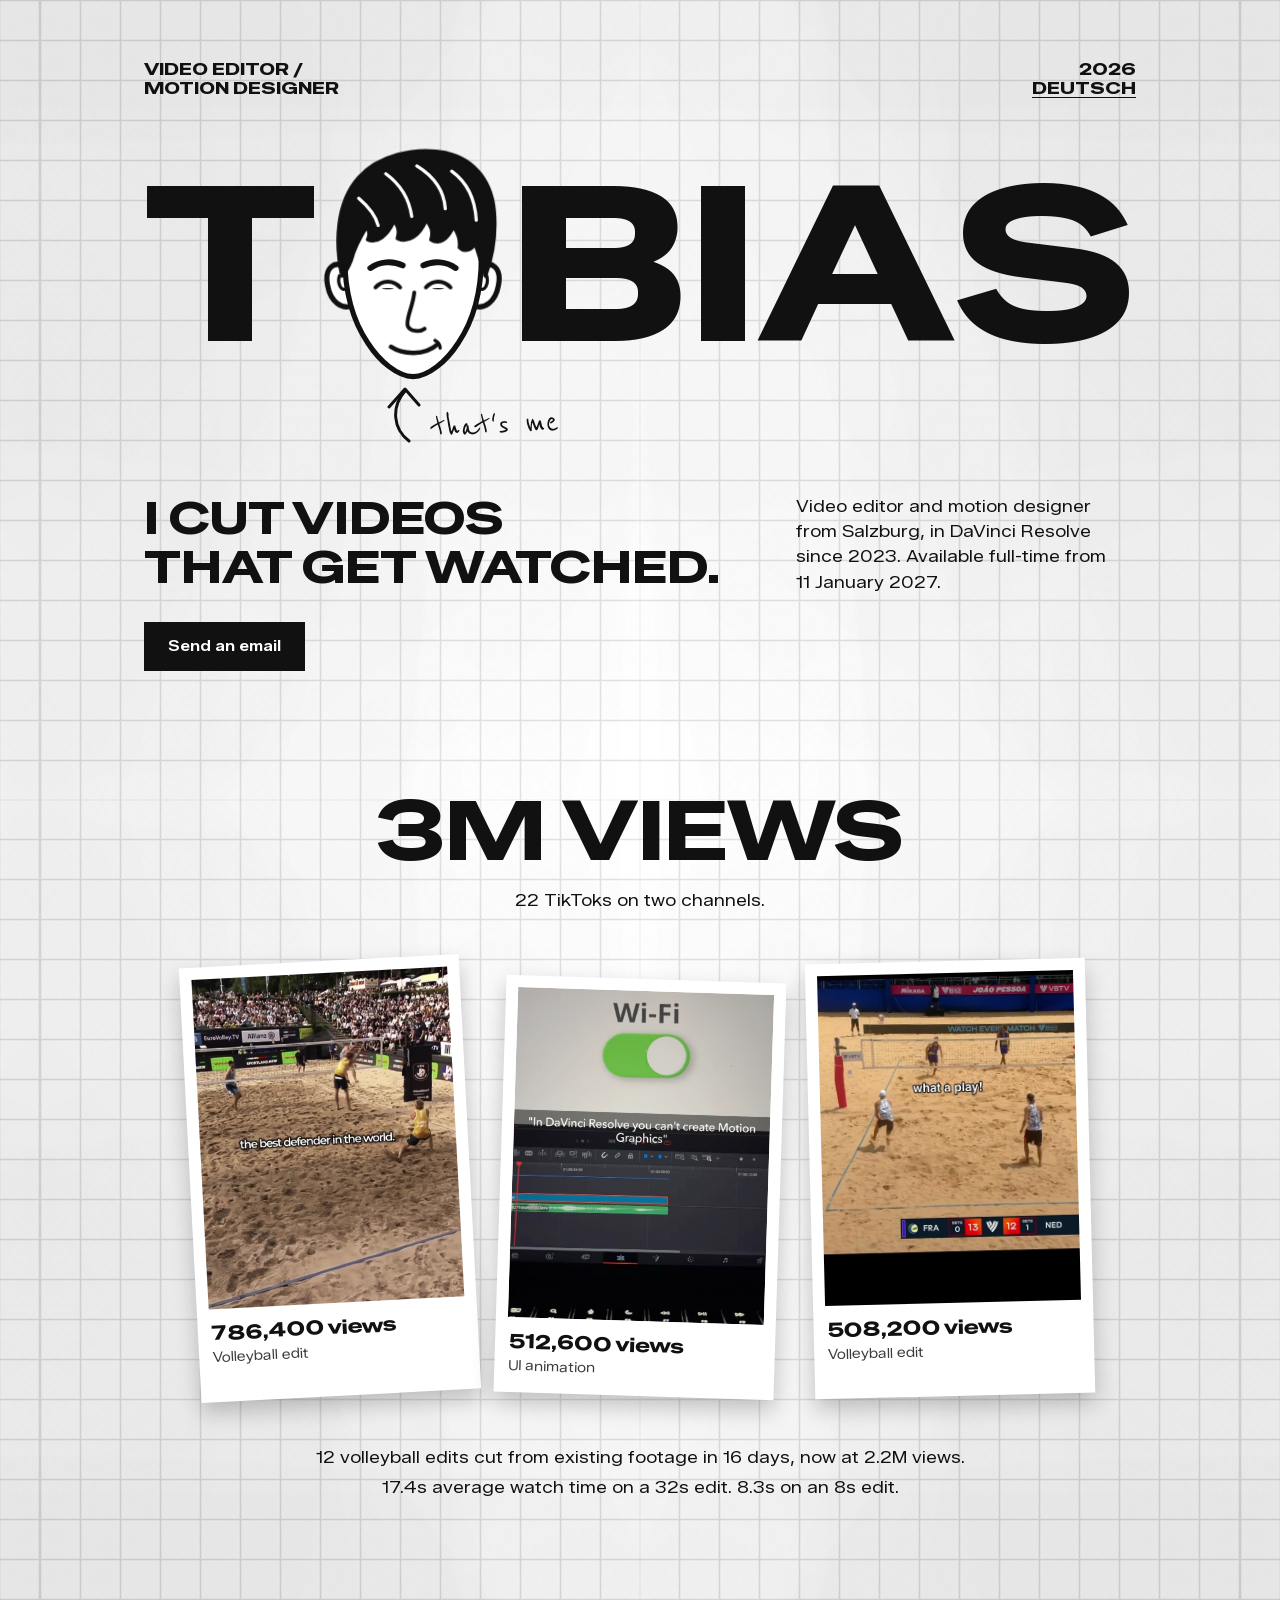
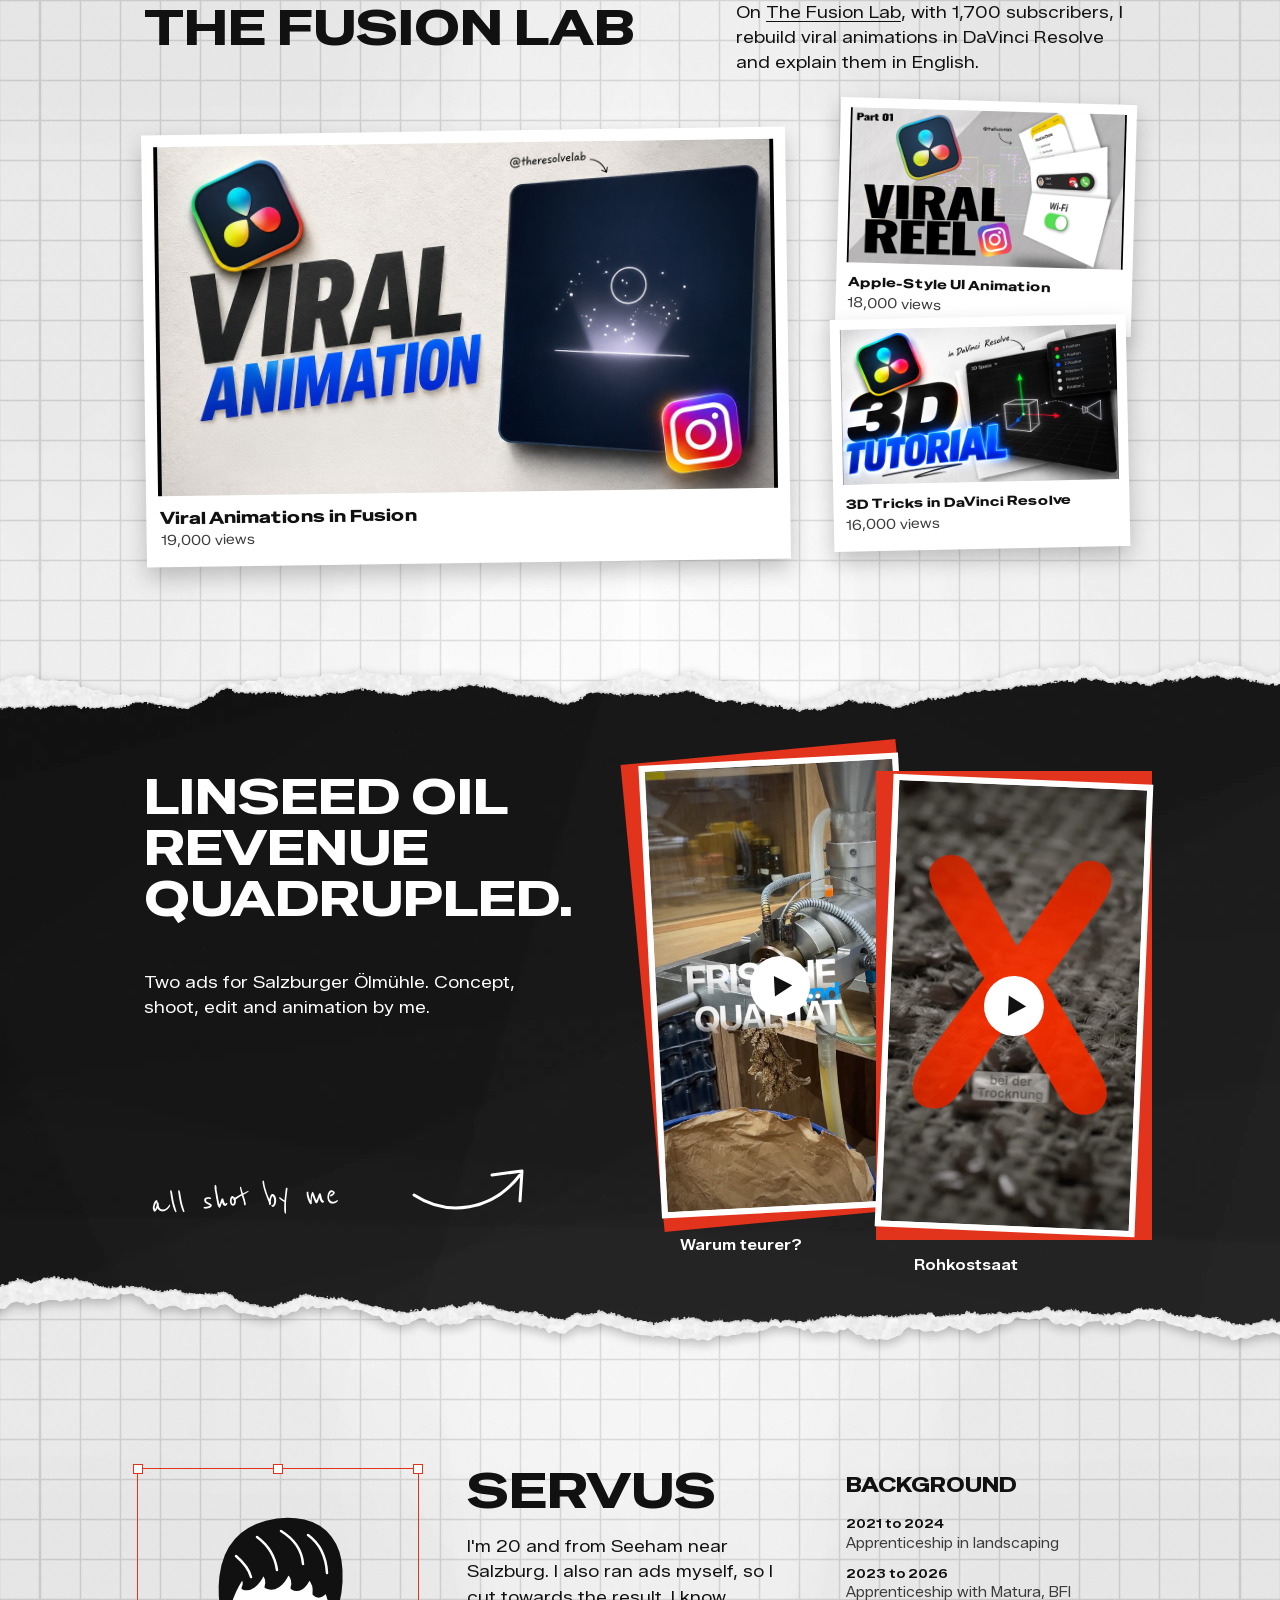
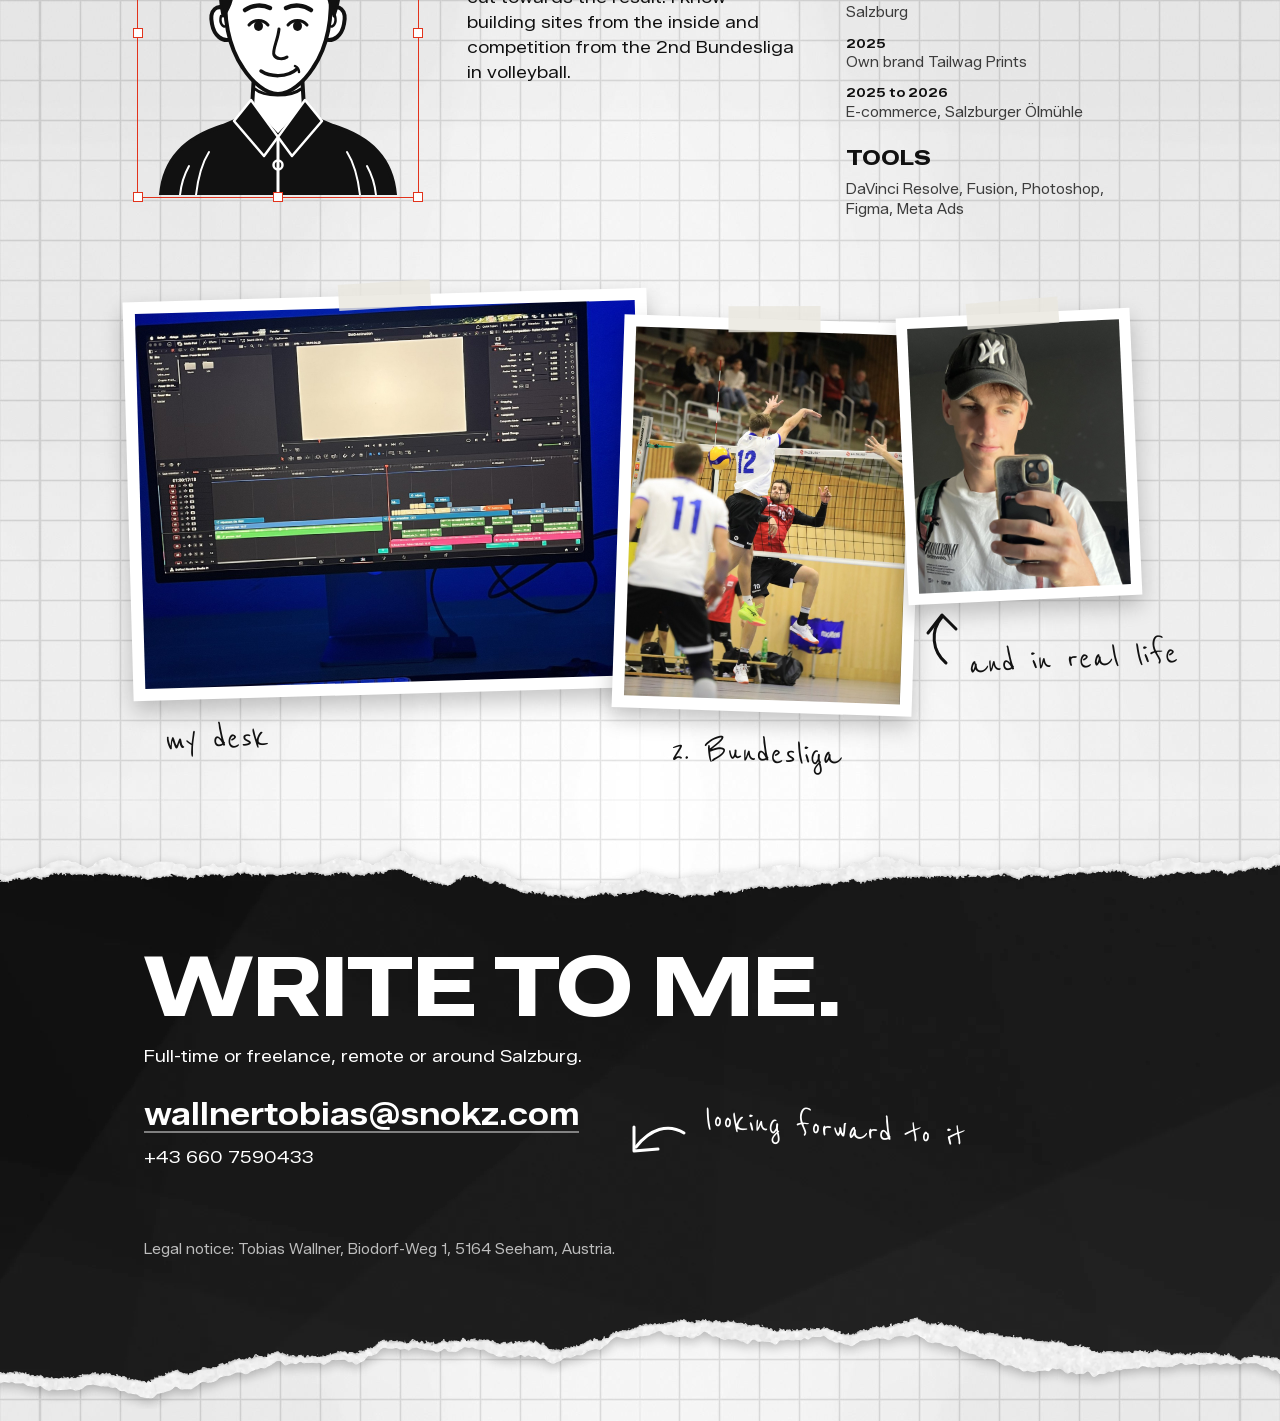
==== en/index.html @ 295162f2 "Englische Version Co-Authored-By: Claude Opus 5.5 <noreply@anthropic.com>" ====
<!doctype html>
<html lang="en">
<head>
<meta charset="utf-8">
<meta name="viewport" content="width=device-width, initial-scale=1, viewport-fit=cover">
<title>Tobias Wallner, Video Editor and Content Creator</title>
<meta name="description" content="Tobias Wallner, video editor and motion designer from Salzburg. 3M views on TikTok, in DaVinci Resolve since 2023. Available full-time from 11 January 2027.">
<meta name="theme-color" content="#EFEFED">
<meta property="og:type" content="website">
<meta property="og:title" content="Tobias Wallner, Video Editor and Content Creator">
<meta property="og:description" content="I cut videos that get watched. Video editor and motion designer from Salzburg.">
<meta property="og:url" content="https://wallnertobias.com/en/">
<meta property="og:image" content="https://wallnertobias.com/assets/og.jpg">
<meta name="twitter:card" content="summary_large_image">
<link rel="canonical" href="https://wallnertobias.com/en/">
<link rel="alternate" hreflang="de" href="https://wallnertobias.com/">
<link rel="alternate" hreflang="en" href="https://wallnertobias.com/en/">
<link rel="alternate" hreflang="x-default" href="https://wallnertobias.com/">
<link rel="icon" href="../assets/favicon.svg" type="image/svg+xml">
<link rel="preload" href="../assets/fonts/special-gothic-expanded-one.woff2" as="font" type="font/woff2" crossorigin>
<script>document.documentElement.classList.add('js')</script>
<link rel="stylesheet" href="../assets/site.css">
</head>
<body class="en">

<div class="sheet">
  <header class="hero">
    <div class="top">
      <p>Video Editor /<br>Motion Designer</p>
      <p>2026<br><a class="lang" href="../" hreflang="de" lang="de">Deutsch</a></p>
    </div>

    <p class="name">
      <span class="vh">Tobias Wallner</span>
      <span class="name-row" aria-hidden="true">
        <span class="mask"><span class="ch" style="--t:60ms">T</span></span>
        <span class="o">
          <svg class="face" viewBox="116 58 288 370" fill="none" stroke-linecap="round" stroke-linejoin="round">
            <path class="d f" pathLength="1" style="--t:520ms" d="M158 250C138 236 122 250 128 278C132 300 148 316 168 308" fill="#fff" stroke="#111" stroke-width="8"/>
            <path class="d f" pathLength="1" style="--t:560ms" d="M362 250C382 236 398 250 392 278C388 300 372 316 352 308" fill="#fff" stroke="#111" stroke-width="8"/>
            <path class="d" pathLength="1" style="--t:700ms;--dur:.2s" d="M146 262C142 276 150 286 156 282M374 262C378 276 370 286 364 282" stroke="#111" stroke-width="5"/>
            <path class="d f" pathLength="1" style="--t:300ms;--dur:.62s" d="M156 196C150 262 160 322 190 366C208 394 236 418 260 418C284 418 312 394 330 366C360 322 370 262 364 196C330 150 190 150 156 196Z" fill="#fff" stroke="#111" stroke-width="8"/>
            <path class="d f" pathLength="1" style="--t:620ms;--dur:.56s" d="M150 262C140 214 140 150 176 110C206 76 262 62 312 72C356 82 384 118 386 170C388 206 380 240 372 262C366 244 362 226 356 212C350 222 340 226 332 218C334 204 328 192 322 186C314 206 300 214 288 206C292 194 288 182 280 176C270 200 252 212 236 204C240 192 236 182 230 178C220 200 204 212 190 206C194 198 192 190 188 186C178 202 168 222 164 238C160 248 156 256 150 262Z" fill="#111" stroke="#111" stroke-width="6"/>
            <path class="d" pathLength="1" style="--t:1060ms;--dur:.3s" d="M218 104C240 120 254 142 258 170M266 92C292 108 308 130 310 158M176 142C190 154 202 168 206 184M320 100C342 116 356 140 358 176" stroke="#fff" stroke-width="5"/>
            <g class="brows"><path class="d" pathLength="1" style="--t:1020ms;--dur:.26s" d="M194 250C208 240 228 238 244 246M276 246C292 238 312 240 326 250" stroke="#111" stroke-width="9"/></g>
            <path class="d" pathLength="1" style="--t:1100ms;--dur:.24s" d="M202 280C212 268 230 268 240 280M280 280C290 268 308 268 318 280" stroke="#111" stroke-width="6"/>
            <g class="eyes fade" style="--t:1180ms">
              <ellipse class="pupil" cx="221" cy="282" rx="9" ry="10" fill="#111"/>
              <ellipse class="pupil right" cx="299" cy="282" rx="9" ry="10" fill="#111"/>
            </g>
            <path class="d" pathLength="1" style="--t:1200ms;--dur:.24s" d="M262 288C260 310 248 330 252 340C256 348 270 350 278 344" stroke="#111" stroke-width="6"/>
            <path class="d" pathLength="1" style="--t:1280ms;--dur:.24s" d="M226 372C244 384 278 386 298 368" stroke="#111" stroke-width="7"/>
            <path class="d" pathLength="1" style="--t:1440ms;--dur:.1s" d="M294 362C298 364 302 368 302 374" stroke="#111" stroke-width="5"/>
          </svg>
          <svg class="arrow arrow-face" viewBox="0 0 46 62"><path pathLength="1" d="M26 56C10 44 8 22 22 6"/><path class="head" pathLength="1" d="M6 22L22 4L36 20"/></svg>
          <span class="hand note-face">that's me</span>
        </span>
        <span class="mask">
          <span class="ch" style="--t:180ms">B</span><span class="ch" style="--t:230ms">I</span><span class="ch" style="--t:280ms">A</span><span class="ch" style="--t:330ms">S</span>
        </span>
      </span>
    </p>

    <div class="intro">
      <div>
        <h1 aria-label="I cut videos that get watched."><span class="ln" aria-hidden="true"><span>I cut videos</span></span><span class="ln" aria-hidden="true"><span style="--t:490ms">that get watched.</span></span></h1>
        <a class="btn only-d" href="mailto:wallnertobias@snokz.com?subject=Video%20editing%20enquiry">Send an email</a>
      </div>
      <p class="lede">Video editor and motion designer from Salzburg, in DaVinci Resolve since 2023. <span class="avail">Available full-time from 11&nbsp;January 2027.</span></p>
      <a class="btn only-m" href="mailto:wallnertobias@snokz.com?subject=Video%20editing%20enquiry">Send an email</a>
    </div>
  </header>

  <main>
    <section class="short" aria-labelledby="h-short">
      <h2 id="h-short" data-in><span class="ln"><span>3M views</span></span></h2>
      <p class="short-sub">22 TikToks on two channels.</p>
      <div class="short-grid">
        <a class="print" data-land style="--r:-3deg" href="https://www.tiktok.com/@getroofed/video/7626078262225128726" target="_blank" rel="noopener">
          <img src="../assets/tt-786.jpg" alt="Beach volleyball defence in the sand" width="720" height="1280" loading="lazy">
          <span class="cap"><b>786,400 views</b><span>Volleyball edit</span></span>
        </a>
        <a class="print" data-land style="--r:1.8deg;--d:90ms" href="https://www.tiktok.com/@thefusionlabfx/video/7657554111285497110" target="_blank" rel="noopener">
          <video class="loop" muted loop playsinline preload="none" poster="../assets/poster-wifi.jpg" width="720" height="1280" aria-label="Wi-Fi toggle as an animation"><source src="../assets/wifi-schalter.mp4" type="video/mp4"></video>
          <span class="cap"><b>512,600 views</b><span>UI animation</span></span>
        </a>
        <a class="print" data-land style="--r:-1.4deg;--d:180ms" href="https://www.tiktok.com/@getroofed/video/7627914329571986710" target="_blank" rel="noopener">
          <img src="../assets/tt-508.jpg" alt="Beach volleyball rally" width="720" height="1280" loading="lazy">
          <span class="cap"><b>508,200 views</b><span>Volleyball edit</span></span>
        </a>
      </div>
      <p class="short-more">12 volleyball edits cut from existing footage in 16 days, now at 2.2M views.</p>
      <p class="short-more">17.4s average watch time on a 32s edit. 8.3s on an 8s edit.</p>
    </section>

    <section class="motion" aria-labelledby="h-motion">
      <div class="motion-head">
        <h2 id="h-motion" data-in><span class="ln"><span>The Fusion Lab</span></span></h2>
        <p class="motion-copy">On <a href="https://www.youtube.com/@thefusionlabfx" target="_blank" rel="noopener">The Fusion Lab</a>, with 1,700 subscribers, I rebuild viral animations in DaVinci Resolve and explain them in English.</p>
      </div>
      <div class="motion-grid">
        <a class="print mo-big" data-land href="https://www.youtube.com/watch?v=XrSAaw6xPQU" target="_blank" rel="noopener">
          <img src="../assets/yt-XrSAaw6xPQU.jpg" alt="Thumbnail Viral Animation" width="1280" height="720" loading="lazy">
          <span class="cap"><b>Viral Animations in Fusion</b><span>19,000 views</span></span>
        </a>
        <div class="motion-small">
          <a class="print mo-a" data-land href="https://www.youtube.com/watch?v=MmnxqsyATnQ" target="_blank" rel="noopener">
            <img src="../assets/yt-MmnxqsyATnQ.jpg" alt="Thumbnail Apple-Style UI Animation" width="1280" height="720" loading="lazy">
            <span class="cap"><b>Apple-Style UI Animation</b><span>18,000 views</span></span>
          </a>
          <a class="print mo-b" data-land href="https://www.youtube.com/watch?v=DhHoqJD-jU4" target="_blank" rel="noopener">
            <img src="../assets/yt-DhHoqJD-jU4.jpg" alt="Thumbnail 3D Tutorial" width="1280" height="720" loading="lazy">
            <span class="cap"><b>3D Tricks in DaVinci Resolve</b><span>16,000 views</span></span>
          </a>
        </div>
      </div>
    </section>

    <section class="band band--ads" id="ads" aria-labelledby="h-ads">
      <div class="band-bg" aria-hidden="true"></div>
      <div class="ads-text">
        <h2 class="hb" id="h-ads" data-in aria-label="Linseed oil revenue quadrupled."><span class="ln" aria-hidden="true"><span>Linseed oil</span></span><span class="ln" aria-hidden="true"><span>revenue</span></span><span class="ln" aria-hidden="true"><span>quadrupled.</span></span></h2>
        <p class="ads-copy">Two ads for Salzburger Ölmühle. Concept, shoot, edit and animation by me.</p>
      </div>
      <p class="hand note-ads only-d" data-in><span>all shot by me</span></p>
      <svg class="arrow arrow-ads only-d" data-in style="--d:500ms" viewBox="0 0 120 58" aria-hidden="true"><path pathLength="1" d="M6 34C40 56 84 50 112 14"/><path class="head" pathLength="1" d="M84 14L114 10L112 40"/></svg>

      <div class="clips">
        <figure class="clip clip-a" data-in>
          <div class="clip-stack">
            <span class="clip-red" aria-hidden="true"></span>
            <div class="clip-frame">
              <video controls playsinline preload="none" poster="../assets/ad-warum.jpg" aria-label="Ad: Warum teurer?"><source src="../assets/warum-teurer.mp4" type="video/mp4"></video>
              <button class="play" type="button" hidden aria-label="Play ad: Warum teurer?"><svg viewBox="0 0 64 64" aria-hidden="true"><circle cx="32" cy="32" r="32" fill="#fff"/><path d="M26 21L45 32L26 43Z" fill="#111"/></svg></button>
            </div>
          </div>
          <figcaption lang="de">Warum teurer?</figcaption>
        </figure>
        <figure class="clip clip-b" data-in>
          <div class="clip-stack">
            <span class="clip-red" aria-hidden="true"></span>
            <div class="clip-frame">
              <video controls playsinline preload="none" poster="../assets/ad-rohkost.jpg" aria-label="Ad: Rohkostsaat"><source src="../assets/rohkostsaat.mp4" type="video/mp4"></video>
              <button class="play" type="button" hidden aria-label="Play ad: Rohkostsaat"><svg viewBox="0 0 64 64" aria-hidden="true"><circle cx="32" cy="32" r="32" fill="#fff"/><path d="M26 21L45 32L26 43Z" fill="#111"/></svg></button>
            </div>
          </div>
          <figcaption lang="de">Rohkostsaat</figcaption>
        </figure>
      </div>
    </section>

    <section class="about" id="about" aria-labelledby="h-about">
      <div class="select" data-in>
        <div class="select-box">
          <img src="../assets/tobias.svg" alt="Drawn portrait of Tobias Wallner" width="520" height="620" loading="lazy">
          <i></i><i></i><i></i><i></i><i></i><i></i><i></i><i></i>
        </div>
      </div>
      <div>
        <h2 id="h-about" data-in><span class="ln"><span>Servus</span></span></h2>
        <p class="about-copy">I'm 20 and from Seeham near Salzburg. I also ran ads myself, so I cut towards the result. I know building sites from the inside and competition from the 2nd Bundesliga in volleyball.</p>
      </div>
      <div class="about-side">
        <h3>Background</h3>
        <ol class="stations">
          <li><b>2021 to 2024</b><span>Apprenticeship in landscaping</span></li>
          <li><b>2023 to 2026</b><span>Apprenticeship with Matura, BFI Salzburg</span></li>
          <li><b>2025</b><span>Own brand Tailwag Prints</span></li>
          <li><b>2025 to 2026</b><span>E-commerce, Salzburger Ölmühle</span></li>
        </ol>
        <h3 class="tools-h">Tools</h3>
        <p class="tools">DaVinci Resolve, Fusion, Photoshop, Figma, Meta Ads</p>
      </div>
    </section>

    <section class="fotos" aria-label="Photos of Tobias">
      <figure class="pic pic-desk" data-land><img src="../assets/me-schnittplatz.jpg" alt="Desk with DaVinci Resolve on the monitor, blue light" width="1400" height="1050" loading="lazy"></figure>
      <figure class="pic pic-spike" data-land><img src="../assets/me-volleyball.jpg" alt="Tobias, number 12, spiking at the net" width="1000" height="1337" loading="lazy"></figure>
      <figure class="pic pic-me" data-land><img src="../assets/me-portrait.jpg" alt="Mirror photo of Tobias with a cap and a white T-shirt" width="960" height="1200" loading="lazy"></figure>
      <p class="hand note-foto nf-a" data-in style="--d:300ms"><span>my desk</span></p>
      <p class="hand note-foto nf-b" data-in style="--d:420ms"><span>2. Bundesliga</span></p>
      <svg class="arrow arrow-foto" data-in style="--d:560ms" viewBox="0 0 44 58" aria-hidden="true"><path pathLength="1" d="M24 52C10 40 8 20 20 6"/><path class="head" pathLength="1" d="M6 22L20 4L34 18"/></svg>
      <p class="hand note-foto nf-c" data-in style="--d:760ms"><span>and in real life</span></p>
    </section>
  </main>

  <div class="band band--kontakt">
    <div class="band-bg" aria-hidden="true"></div>
    <section class="kontakt" id="contact" aria-labelledby="h-contact">
      <h2 id="h-contact" data-in><span class="ln"><span>Write to me.</span></span></h2>
      <p class="kontakt-sub">Full-time or freelance, remote or around Salzburg.</p>
      <a class="mail" href="mailto:wallnertobias@snokz.com?subject=Video%20editing%20enquiry">wallnertobias@snokz.com</a>
      <a class="tel" href="tel:+436607590433">+43 660 7590433</a>
      <svg class="arrow arrow-kontakt only-d" data-in viewBox="0 0 62 40" aria-hidden="true"><path pathLength="1" d="M56 14C40 4 22 10 8 28"/><path class="head" pathLength="1" d="M6 8L6 32L30 30"/></svg>
      <p class="hand note-kontakt only-d" data-in style="--d:300ms"><span>looking forward to it</span></p>
    </section>
    <footer class="imprint">Legal notice: Tobias Wallner, Biodorf-Weg 1, 5164 Seeham, Austria.</footer>
  </div>
</div>

<script src="../assets/site.js" onerror="document.documentElement.classList.remove('js')"></script>
</body>
</html>
---- assets/site.css ----
@font-face { font-family: "Special Gothic Expanded One"; src: url("fonts/special-gothic-expanded-one.woff2") format("woff2"); font-display: block; }
@font-face { font-family: "Zalando Sans SemiExpanded"; src: url("fonts/zalando-sans-semiexpanded.woff2") format("woff2"); font-weight: 200 900; font-display: swap; }
@font-face { font-family: "Reenie Beanie"; src: url("fonts/reenie-beanie.woff2") format("woff2"); font-display: swap; }

:root {
  --ink: #111;
  --ink-2: #3c3c3c;
  --white: #fff;
  --red: #e2331c;
  --band-muted: #bdbdbd;
  --tape: rgba(233, 231, 223, .82);
  --shadow: 0 10px 22px rgba(0, 0, 0, .22);
  --shadow-up: 0 20px 36px rgba(0, 0, 0, .28);
  --display: "Special Gothic Expanded One", "Arial Black", sans-serif;
  --text: "Zalando Sans SemiExpanded", -apple-system, "Segoe UI", Helvetica, Arial, sans-serif;
  --hand: "Reenie Beanie", "Bradley Hand", cursive;
  --ease-out: cubic-bezier(.23, 1, .32, 1);
  --ease-draw: cubic-bezier(.65, 0, .35, 1);
}

* { box-sizing: border-box; }
html { background: #efefed url("paper-grid.jpg") center top / 1200px 1600px; -webkit-text-size-adjust: 100%; text-size-adjust: 100%; scroll-behavior: smooth; scrollbar-color: var(--ink-2) #efefed; }
body { margin: 0; overflow-x: clip; color: var(--ink); font: 400 17px/1.48 var(--text); -webkit-font-smoothing: antialiased; -webkit-tap-highlight-color: transparent; }
img, video, svg { display: block; }
h1, h2, h3, p, ol, ul, figure { margin: 0; padding: 0; font-weight: 400; }
ol, ul { list-style: none; }
a { color: inherit; text-underline-offset: .18em; text-decoration-thickness: from-font; }
button { font: inherit; color: inherit; }
::selection { background: var(--red); color: #fff; }
:focus-visible { outline: 2px solid var(--red); outline-offset: 3px; }
.vh { position: absolute; width: 1px; height: 1px; overflow: hidden; clip-path: inset(50%); white-space: nowrap; }

/* Das Papier füllt das Fenster, der Inhalt bleibt in dieser Spalte. Alles darin rechnet in Einheiten der Spalte. */
.sheet { container-type: inline-size; max-width: 1120px; margin-inline: auto; }
.sheet > * { --u: calc(100cqw / 1120); }

.ln { display: block; overflow: clip; overflow-clip-margin: .04em; padding-bottom: .05em; margin-bottom: -.05em; }
.ln > span { display: block; }
.only-m { display: none !important; }
.hand { font-family: var(--hand); line-height: 1; white-space: nowrap; }
.arrow { position: absolute; overflow: visible; fill: none; stroke: currentColor; stroke-width: 3; stroke-linecap: round; stroke-linejoin: round; }

/* Hero */
.hero { position: relative; padding: calc(60 * var(--u)) calc(64 * var(--u)) calc(83 * var(--u)); }
.top { display: flex; justify-content: space-between; font: 400 max(13px, calc(17 * var(--u))) / 1.12 var(--display); text-transform: uppercase; }
.top p:last-child { text-align: right; }
.lang { position: relative; text-decoration-thickness: .08em; transition: text-decoration-color .2s ease; }
.lang::after { content: ""; position: absolute; inset: -14px -10px; }
.name { margin-top: calc(82 * var(--u)); }
.name-row { display: flex; align-items: center; justify-content: space-between; height: calc(167 * var(--u)); font: 400 calc(218 * var(--u)) / 1 var(--display); }
.mask { display: flex; overflow: clip; overflow-clip-margin: .02em; }
.ch { display: block; }
.o { position: relative; flex: none; width: calc(186 * var(--u)); height: calc(239 * var(--u)); color: var(--ink); }
.face { position: absolute; inset: 0; width: 100%; height: 100%; overflow: visible; cursor: pointer; }
.pupil { transform-box: fill-box; transform-origin: center; transition: transform .09s ease-out; }
.blink .pupil, .wink .pupil.right { transform: scaleY(.1); }
.brows { transition: transform .22s var(--ease-out); }
.happy .brows { transform: translateY(-7px); }
.note-face { position: absolute; left: calc(50% + 20 * var(--u)); top: calc(100% + 24 * var(--u)); font-size: calc(38 * var(--u)); rotate: -3deg; }
.arrow-face { left: calc(50% - 30 * var(--u)); top: calc(100% + 2 * var(--u)); width: calc(46 * var(--u)); height: calc(62 * var(--u)); }
.intro { display: grid; grid-template-columns: minmax(0, 1fr) calc(400 * var(--u)); column-gap: calc(40 * var(--u)); margin-top: calc(147 * var(--u)); }
h1 { font: 400 calc(46 * var(--u)) / 1.06 var(--display); text-transform: uppercase; }
.lede, .ads-copy, .short-more, .motion-copy, .about-copy, .kontakt-sub { text-wrap: pretty; }
.lede { font-size: max(15px, calc(17 * var(--u))); }
.avail { display: inline; }
.btn { position: relative; display: inline-block; isolation: isolate; overflow: hidden; margin-top: calc(30 * var(--u)); padding: calc(15 * var(--u)) calc(24 * var(--u)); background: var(--ink); color: var(--white); font: 600 max(14px, calc(15 * var(--u))) / 1.3 var(--text); text-decoration: none; transition: transform .16s var(--ease-out); }
.btn::before { content: ""; position: absolute; inset: 0; z-index: -1; background: var(--red); transform: scaleX(0); transform-origin: left; transition: transform .34s var(--ease-out); }
.btn:active { transform: scale(.97); }

/* Gerissene Bänder */
.band { position: relative; z-index: 1; isolation: isolate; color: var(--white); }
.band::before { content: ""; position: absolute; z-index: -1; top: calc(60 * var(--u)); bottom: calc(60 * var(--u)); left: 50%; width: 100vw; margin-left: -50vw; background: #161616; }
.band-bg { position: absolute; left: 50%; width: 100vw; margin-left: -50vw; top: calc(-40 * var(--u)); bottom: calc(-40 * var(--u)); pointer-events: none; background: center / max(100%, calc(1920 * var(--u))) 100% no-repeat; }
.band--ads .band-bg { background-image: url("band-ads.webp"); }
.band--kontakt .band-bg { background-image: url("band-kontakt.webp"); }

/* Ads */
.band--ads { min-height: calc(660 * var(--u)); }
.ads-text { position: relative; padding: calc(96 * var(--u)) 0 calc(80 * var(--u)) calc(64 * var(--u)); width: calc(500 * var(--u)); }
.hb { font: 400 calc(62 * var(--u)) / 1.02 var(--display); text-transform: uppercase; }
.ads-copy { margin-top: calc(46 * var(--u)); width: calc(400 * var(--u)); font-size: max(15px, calc(17 * var(--u))); }
.note-ads { position: absolute; left: calc(70 * var(--u)); top: calc(506 * var(--u)); font-size: calc(38 * var(--u)); rotate: -3deg; }
.arrow-ads { left: calc(328 * var(--u)); top: calc(486 * var(--u)); width: calc(120 * var(--u)); height: calc(58 * var(--u)); }
.clip { position: absolute; left: var(--x); top: var(--y); width: calc(260 * var(--u)); }
.clip-a { --x: calc(570 * var(--u)); --y: calc(84 * var(--u)); --r: -3deg; }
.clip-b { --x: calc(804 * var(--u)); --y: calc(104 * var(--u)); --r: 2.4deg; --d: 90ms; }
.clip-stack { position: relative; }
.clip-red { position: absolute; inset: calc(-8 * var(--u)); background: var(--red); rotate: calc(var(--r) - 2.4deg); }
.clip-frame { position: relative; padding: calc(6 * var(--u)); background: var(--white); rotate: var(--r); }
.clip video { width: 100%; aspect-ratio: 248 / 441; object-fit: cover; background: var(--ink); }
.play { position: absolute; inset: calc(6 * var(--u)); display: grid; place-items: center; padding: 0; border: 0; background: none; cursor: pointer; }
.play[hidden] { display: none; }
.play svg { width: calc(60 * var(--u)); height: calc(60 * var(--u)); transition: transform .2s var(--ease-out); }
.play:active svg { transform: scale(.93); }
.clip figcaption { margin-top: calc(22 * var(--u)); padding-left: calc(30 * var(--u)); font-weight: 600; font-size: max(14px, calc(15 * var(--u))); }

/* Abzüge */
.print { position: relative; display: block; padding: calc(12 * var(--u)) calc(12 * var(--u)) 0; background: var(--white); color: var(--ink); text-decoration: none; box-shadow: var(--shadow); rotate: var(--r, 0deg); } /* taste-skill-ignore */
.print img, .print video { width: 100%; height: auto; object-fit: cover; background: #efefed; }
.cap { display: block; padding: calc(12 * var(--u)) calc(2 * var(--u)) calc(15 * var(--u)); }
.cap b { display: block; font: 400 max(13px, calc(20 * var(--u))) / 1.2 var(--display); }
.cap span { display: block; margin-top: calc(3 * var(--u)); font-size: max(13px, calc(14 * var(--u))); color: var(--ink-2); }

a.print:active { scale: .985; }

/* Short-Form */
.short { padding: calc(112 * var(--u)) calc(64 * var(--u)) calc(70 * var(--u)); }
.short h2 { font: 400 calc(84 * var(--u)) / 1.1 var(--display); text-transform: uppercase; text-align: center; }
.short-sub { margin-top: calc(10 * var(--u)); text-align: center; font-size: max(15px, calc(17 * var(--u))); }
.short-grid { display: flex; justify-content: center; gap: calc(30 * var(--u)); margin-top: calc(48 * var(--u)); }
.short-grid .print { width: calc(280 * var(--u)); flex: none; }
.short-grid .print:nth-child(2) { margin-top: calc(18 * var(--u)); }
.short-grid img, .short-grid video { aspect-ratio: 256 / 330; }

/* Motion Graphics */
.motion { padding: calc(30 * var(--u)) calc(64 * var(--u)) calc(70 * var(--u)); }
.motion-head { display: flex; justify-content: space-between; gap: calc(40 * var(--u)); }
.motion h2 { font: 400 calc(50 * var(--u)) / 1.1 var(--display); text-transform: uppercase; white-space: nowrap; }
.motion-copy { width: calc(400 * var(--u)); flex: none; font-size: max(15px, calc(17 * var(--u))); }
.motion-grid { position: relative; height: calc(460 * var(--u)); margin-top: calc(26 * var(--u)); }
.motion-grid .print { position: absolute; }
.mo-big { left: 0; top: calc(30 * var(--u)); width: calc(644 * var(--u)); --r: -.8deg; }
.mo-a { left: calc(694 * var(--u)); top: 0; width: calc(296 * var(--u)); --r: 1.6deg; --d: 90ms; padding: calc(10 * var(--u)) calc(10 * var(--u)) 0; }
.mo-b { left: calc(688 * var(--u)); top: calc(216 * var(--u)); width: calc(296 * var(--u)); --r: -1.2deg; --d: 170ms; padding: calc(10 * var(--u)) calc(10 * var(--u)) 0; }
.motion-grid img { aspect-ratio: 16 / 9; }
.mo-big .cap b { font-size: max(13px, calc(17 * var(--u))); }
.mo-a .cap b, .mo-b .cap b { font-size: max(13px, calc(13 * var(--u))); }
@media (max-width: 1100px) {
  .mo-a .cap b, .mo-b .cap b { font: 600 13px / 1.25 var(--text); }
  .mo-b { top: calc(244 * var(--u)); }
  .motion-grid { height: calc(492 * var(--u)); }
}

/* Über mich */
.about { display: grid; grid-template-columns: calc(280 * var(--u)) calc(330 * var(--u)) calc(290 * var(--u)); column-gap: calc(49 * var(--u)); padding: calc(56 * var(--u)) calc(64 * var(--u)) calc(50 * var(--u)) calc(58 * var(--u)); }
.select { position: relative; width: calc(280 * var(--u)); height: calc(328 * var(--u)); margin-top: calc(6 * var(--u)); }
.select-box { position: absolute; inset: 0; outline: 1.5px solid var(--red); }
.select img { position: absolute; left: calc(10 * var(--u)); top: calc(16 * var(--u)); width: calc(260 * var(--u)); height: calc(310 * var(--u)); }
.select i { position: absolute; width: 10px; height: 10px; margin: -5px 0 0 -5px; background: var(--white); border: 1.5px solid var(--red); }
.select i:nth-of-type(1) { left: 0; top: 0; }
.select i:nth-of-type(2) { left: 50%; top: 0; }
.select i:nth-of-type(3) { left: 100%; top: 0; }
.select i:nth-of-type(4) { left: 0; top: 50%; }
.select i:nth-of-type(5) { left: 100%; top: 50%; }
.select i:nth-of-type(6) { left: 0; top: 100%; }
.select i:nth-of-type(7) { left: 50%; top: 100%; }
.select i:nth-of-type(8) { left: 100%; top: 100%; }
.about h2 { font: 400 calc(50 * var(--u)) / 1.1 var(--display); text-transform: uppercase; }
.about-copy { margin-top: calc(16 * var(--u)); font-size: max(15px, calc(17 * var(--u))); line-height: 1.48; }
.about h3 { font: 400 calc(20 * var(--u)) / 1.2 var(--display); text-transform: uppercase; }
.about-side { padding-top: calc(10 * var(--u)); }
.stations { margin-top: calc(12 * var(--u)); }
.stations li { padding-block: calc(5 * var(--u)) calc(6 * var(--u)); }
.stations b { display: block; font-weight: 600; font-size: max(13px, calc(13 * var(--u))); }
.stations span, .tools { display: block; font-size: max(14px, calc(14 * var(--u))); color: var(--ink-2); line-height: 1.4; }
.about-side h3 + .tools { margin-top: calc(10 * var(--u)); }
.about-side .tools-h { margin-top: calc(18 * var(--u)); }

/* Fotos */
.fotos { position: relative; height: calc(540 * var(--u)); }
.pic { position: absolute; left: var(--x); top: var(--y); width: var(--w); padding: var(--p); background: var(--white); box-shadow: var(--shadow); rotate: var(--r); } /* taste-skill-ignore */
.pic img { width: 100%; height: auto; }
.pic::before { content: ""; position: absolute; left: 50%; top: calc(-13 * var(--u)); width: calc(92 * var(--u)); height: calc(26 * var(--u)); margin-left: calc(-46 * var(--u)); background: var(--tape); rotate: -2deg; }
.pic-desk { --x: calc(48 * var(--u)); --y: calc(26 * var(--u)); --w: calc(524 * var(--u)); --p: calc(12 * var(--u)); --r: -1.6deg; }
.pic-spike { --x: calc(538 * var(--u)); --y: calc(50 * var(--u)); --w: calc(300 * var(--u)); --p: calc(12 * var(--u)); --r: 1.9deg; --d: 110ms; }
.pic-me { --x: calc(822 * var(--u)); --y: calc(44 * var(--u)); --w: calc(234 * var(--u)); --p: calc(11 * var(--u)); --r: -2.6deg; --d: 220ms; }
.note-foto { position: absolute; font-size: calc(38 * var(--u)); }
.nf-a { left: calc(86 * var(--u)); top: calc(452 * var(--u)); rotate: -2deg; }
.nf-b { left: calc(590 * var(--u)); top: calc(466 * var(--u)); rotate: 2deg; }
.nf-c { left: calc(888 * var(--u)); top: calc(372 * var(--u)); rotate: -3deg; }
.arrow-foto { left: calc(842 * var(--u)); top: calc(342 * var(--u)); width: calc(44 * var(--u)); height: calc(58 * var(--u)); }

/* Kontakt */
.band--kontakt { margin-top: calc(40 * var(--u)); margin-bottom: calc(52 * var(--u)); min-height: calc(520 * var(--u)); }
.kontakt { position: relative; padding: calc(92 * var(--u)) calc(64 * var(--u)) 0; }
.kontakt h2 { font: 400 calc(84 * var(--u)) / 1.1 var(--display); text-transform: uppercase; }
.kontakt-sub { margin-top: calc(10 * var(--u)); font-size: max(15px, calc(17 * var(--u))); }
.mail { display: inline-block; margin-top: calc(26 * var(--u)); font-weight: 600; font-size: calc(32 * var(--u)); line-height: 1.2; text-decoration-color: rgba(255, 255, 255, .45); transition: text-decoration-color .2s ease; }
.tel { display: block; width: fit-content; margin-top: calc(12 * var(--u)); font-size: max(16px, calc(17 * var(--u))); text-decoration: none; }
.note-kontakt { position: absolute; left: calc(624 * var(--u)); top: calc(262 * var(--u)); font-size: calc(38 * var(--u)); rotate: 4deg; }
.arrow-kontakt { left: calc(548 * var(--u)); top: calc(270 * var(--u)); width: calc(62 * var(--u)); height: calc(40 * var(--u)); }
.imprint { position: relative; padding: calc(70 * var(--u)) calc(64 * var(--u)) 0; font-size: 14px; color: var(--band-muted); }

@media (hover: hover) and (pointer: fine) {
  .btn:hover::before { transform: scaleX(1); }
  .play:hover svg { transform: scale(1.07); }
  a.print { transition: rotate .3s var(--ease-out), translate .3s var(--ease-out), box-shadow .3s var(--ease-out); }
  a.print:hover { rotate: calc(var(--r, 0deg) * .3); translate: 0 -6px; box-shadow: var(--shadow-up); } /* taste-skill-ignore */
  .mail:hover, .lang:hover { text-decoration-color: var(--red); }
  .tel:hover { text-decoration: underline; }
}

/* Englische Seite: Short-Form zuerst. Abstände und Zeilen folgen der anderen Reihenfolge und den längeren Wörtern */
.short-more { margin-top: calc(50 * var(--u)); text-align: center; font-size: max(15px, calc(17 * var(--u))); }
.short-more + .short-more { margin-top: calc(4 * var(--u)); }
.en .short { padding-top: calc(24 * var(--u)); }
.en .band--ads { margin-top: calc(44 * var(--u)); }
.en .about { padding-top: calc(128 * var(--u)); }
@media (min-width: 820px) {
  .en .intro { grid-template-columns: minmax(0, 1fr) calc(340 * var(--u)); }
  .en .hb { font-size: calc(50 * var(--u)); }
}

/* Zweite Komposition für Handy und kleine Tablets */
@media (max-width: 819px) {
  .sheet { max-width: 560px; }
  .sheet > * { --u: calc(100cqw / 390); }
  .only-d { display: none !important; }
  .only-m { display: block !important; }
  .hero { padding: calc(24 * var(--u)) calc(20 * var(--u)) calc(34 * var(--u)); }
  .top { font-size: max(13px, calc(13 * var(--u))); }
  .name { margin-top: calc(38 * var(--u)); }
  .name-row { height: calc(59 * var(--u)); font-size: calc(76.5 * var(--u)); }
  .o { width: calc(66 * var(--u)); height: calc(85 * var(--u)); }
  .note-face { left: calc(50% + 14 * var(--u)); top: calc(100% + 8 * var(--u)); font-size: calc(28 * var(--u)); }
  .arrow-face { left: calc(50% - 16 * var(--u)); top: calc(100% + 2 * var(--u)); width: calc(30 * var(--u)); height: calc(40 * var(--u)); }
  .intro { display: block; margin-top: calc(82 * var(--u)); }
  h1 { font-size: calc(29 * var(--u)); line-height: 1.12; }
  .lede { margin-top: calc(18 * var(--u)); font-size: max(15px, calc(16 * var(--u))); }
  .avail { display: block; margin-top: calc(10 * var(--u)); font-size: max(14px, calc(15 * var(--u))); color: var(--ink-2); }
  .btn { display: block; margin-top: calc(20 * var(--u)); padding-block: calc(16 * var(--u)); text-align: center; }

  .band-bg { background-size: 100% 100%; }
  .band--ads .band-bg { background-image: url("band-ads-m.webp"); }
  .band--kontakt .band-bg { background-image: url("band-kontakt-m.webp"); }
  .band--ads { min-height: calc(650 * var(--u)); }
  .ads-text { padding: calc(56 * var(--u)) calc(20 * var(--u)) 0; width: auto; }
  .hb { font-size: calc(28 * var(--u)); line-height: 1.12; }
  .ads-copy { margin-top: calc(16 * var(--u)); width: auto; font-size: max(15px, calc(16 * var(--u))); }
  .clips { position: relative; height: calc(360 * var(--u)); margin-top: calc(36 * var(--u)); }
  .clip { width: calc(158 * var(--u)); }
  .clip-a { --x: calc(28 * var(--u)); --y: 0px; }
  .clip-b { --x: calc(204 * var(--u)); --y: calc(14 * var(--u)); }
  .clip-red { inset: calc(-7 * var(--u)); }
  .play svg { width: calc(44 * var(--u)); height: calc(44 * var(--u)); }
  .clip figcaption { margin-top: calc(20 * var(--u)); padding-left: calc(6 * var(--u)); }

  .short { padding: calc(72 * var(--u)) calc(20 * var(--u)) calc(50 * var(--u)); }
  .short h2 { font-size: calc(36 * var(--u)); text-align: left; }
  .short-sub { margin-top: calc(6 * var(--u)); text-align: left; font-size: max(15px, calc(16 * var(--u))); }
  .short-grid { display: block; margin-top: calc(26 * var(--u)); }
  .short-grid .print { display: flex; align-items: center; gap: calc(16 * var(--u)); width: 100%; padding: calc(10 * var(--u)); }
  .short-grid .print + .print { margin-top: calc(20 * var(--u)); }
  .short-grid img, .short-grid video { flex: none; width: calc(102 * var(--u)); aspect-ratio: 102 / 126; }
  .short-grid .cap { padding: 0; }
  .short-grid .cap b { font-size: max(14px, calc(17 * var(--u))); }

  .motion { padding: calc(10 * var(--u)) calc(20 * var(--u)) calc(44 * var(--u)); }
  .motion-head { display: block; }
  .motion h2 { font-size: calc(31 * var(--u)); }
  .motion-copy { margin-top: calc(8 * var(--u)); width: auto; font-size: max(15px, calc(16 * var(--u))); }
  .motion-grid { height: auto; margin-top: calc(28 * var(--u)); }
  .motion-grid .print { position: relative; left: auto; top: auto; }
  .mo-big { width: 100%; padding: calc(10 * var(--u)) calc(10 * var(--u)) 0; }
  .mo-big .cap b { font-size: max(13px, calc(13 * var(--u))); }
  .motion-small { display: grid; grid-template-columns: 1fr 1fr; gap: calc(14 * var(--u)); margin-top: calc(20 * var(--u)); }
  .mo-a, .mo-b { width: auto; padding: calc(7 * var(--u)) calc(7 * var(--u)) 0; }
  .mo-a .cap b, .mo-b .cap b { font: 600 max(13px, calc(13 * var(--u))) / 1.25 var(--text); }
  .cap { padding: calc(10 * var(--u)) calc(2 * var(--u)) calc(11 * var(--u)); }

  .about { display: block; padding: calc(30 * var(--u)) calc(20 * var(--u)) calc(30 * var(--u)); }
  .select { width: calc(242 * var(--u)); height: calc(284 * var(--u)); margin: 0 auto calc(32 * var(--u)); }
  .select img { left: calc(12 * var(--u)); top: calc(12 * var(--u)); width: calc(218 * var(--u)); height: calc(260 * var(--u)); }
  .about h2 { font-size: calc(36 * var(--u)); }
  .about-copy { margin-top: calc(10 * var(--u)); }
  .about-side { padding-top: calc(28 * var(--u)); }
  .about h3 { font-size: calc(18 * var(--u)); }

  .fotos { height: calc(672 * var(--u)); }
  .pic::before { width: calc(70 * var(--u)); height: calc(20 * var(--u)); margin-left: calc(-35 * var(--u)); top: calc(-10 * var(--u)); }
  .pic-desk { --x: calc(23 * var(--u)); --y: calc(19 * var(--u)); --w: calc(344 * var(--u)); --p: calc(9 * var(--u)); }
  .pic-spike { --x: calc(18 * var(--u)); --y: calc(342 * var(--u)); --w: calc(200 * var(--u)); --p: calc(9 * var(--u)); }
  .pic-me { --x: calc(226 * var(--u)); --y: calc(336 * var(--u)); --w: calc(146 * var(--u)); --p: calc(8 * var(--u)); }
  .note-foto { font-size: calc(30 * var(--u)); }
  .nf-a { left: calc(26 * var(--u)); top: calc(288 * var(--u)); rotate: -1.5deg; }
  .nf-b { left: calc(44 * var(--u)); top: calc(620 * var(--u)); rotate: 1.5deg; }
  .nf-c { left: calc(250 * var(--u)); top: calc(546 * var(--u)); }
  .arrow-foto { left: calc(216 * var(--u)); top: calc(520 * var(--u)); width: calc(36 * var(--u)); height: calc(44 * var(--u)); }

  .band--kontakt { margin-top: calc(34 * var(--u)); margin-bottom: calc(40 * var(--u)); min-height: calc(440 * var(--u)); }
  .kontakt { padding: calc(70 * var(--u)) calc(20 * var(--u)) 0; }
  .kontakt h2 { font-size: calc(36 * var(--u)); }
  .kontakt-sub { font-size: max(15px, calc(16 * var(--u))); }
  .mail { margin-top: calc(28 * var(--u)); font-size: calc(21 * var(--u)); }
  .tel { font-size: max(16px, calc(17 * var(--u))); }
  .imprint { padding: calc(64 * var(--u)) calc(20 * var(--u)) 0; }

  .short-more { margin-top: calc(30 * var(--u)); text-align: left; font-size: max(15px, calc(16 * var(--u))); }
  .short-more + .short-more { margin-top: calc(10 * var(--u)); }
  .en h1 { font-size: calc(27 * var(--u)); }
  .en .short { padding-top: calc(20 * var(--u)); }
  .en .band--ads { margin-top: calc(24 * var(--u)); }
  .en .about { padding-top: calc(92 * var(--u)); }
  .en .nf-c { left: calc(222 * var(--u)); top: calc(570 * var(--u)); font-size: calc(28 * var(--u)); }
}

/* Bewegung. Gedrucktes landet, Gezeichnetes schreibt sich. Ohne Script oder mit reduzierter Bewegung bleibt alles sichtbar. */
@media (prefers-reduced-motion: no-preference) {
  .js .ch { animation: rise .85s var(--ease-out) var(--t, 0ms) both; }
  .js .face .d { stroke-dasharray: 1.01 1; animation: draw var(--dur, .46s) var(--ease-draw) var(--t, 0ms) both; }
  .js .face .f { animation: draw var(--dur, .46s) var(--ease-draw) var(--t, 0ms) both, fill-in .34s ease calc(var(--t, 0ms) + var(--dur, .46s) - 160ms) both; }
  .js .face .fade { animation: fade .24s ease var(--t, 0ms) both; }
  .js .arrow-face path { stroke-dasharray: 1.01 1; animation: draw .42s var(--ease-draw) 1.42s both; }
  .js .arrow-face .head { animation-duration: .2s; animation-delay: 1.8s; }
  .js .note-face { animation: write .8s ease-in-out 1.74s both; }
  .js h1 .ln > span { animation: rise .8s var(--ease-out) var(--t, 420ms) both; }
  .js .lede, .js .hero .btn { animation: lift .7s var(--ease-out) var(--t, 760ms) both; }

  .js [data-in] .ln > span { transition: translate .85s var(--ease-out) var(--d, 0ms); }
  .js [data-in]:not(.in) .ln > span { translate: 0 106%; }
  .js [data-in] .ln:nth-child(2) > span { transition-delay: 70ms; }
  .js [data-in] .ln:nth-child(3) > span { transition-delay: 140ms; }
  .js [data-in] .ln:nth-child(4) > span { transition-delay: 210ms; }

  .js .hand[data-in] > span { display: block; transition: clip-path .8s ease-in-out var(--d, 0ms); clip-path: inset(-30% -6% -30% -2%); }
  .js .hand[data-in]:not(.in) > span { clip-path: inset(-30% 100% -30% -2%); }
  .js .arrow[data-in] path { stroke-dasharray: 1.01 1; transition: stroke-dashoffset .46s var(--ease-draw) var(--d, 0ms); }
  .js .arrow[data-in] .head { transition-duration: .2s; transition-delay: calc(var(--d, 0ms) + 420ms); }
  .js .arrow[data-in]:not(.in) { visibility: hidden; }
  .js .arrow[data-in]:not(.in) path { stroke-dashoffset: 1.01; }

  .js [data-land] { transition: opacity .4s ease var(--d, 0ms), translate .9s var(--ease-out) var(--d, 0ms), rotate .9s var(--ease-out) var(--d, 0ms), scale .9s var(--ease-out) var(--d, 0ms); }
  .js [data-land]:not(.in) { opacity: 0; translate: 0 calc(34 * var(--u)); rotate: calc(var(--r, 0deg) + 4deg); scale: 1.035; }
  .js .pic::before { transition: opacity .25s ease calc(var(--d, 0ms) + 420ms), scale .3s var(--ease-out) calc(var(--d, 0ms) + 420ms); }
  .js .pic:not(.in)::before { opacity: 0; scale: 1.25; }

  .js .clip-frame { transition: opacity .4s ease var(--d, 0ms), translate .9s var(--ease-out) var(--d, 0ms), rotate .9s var(--ease-out) var(--d, 0ms), scale .9s var(--ease-out) var(--d, 0ms); }
  .js .clip:not(.in) .clip-frame { opacity: 0; translate: 0 calc(34 * var(--u)); rotate: calc(var(--r) + 5deg); scale: 1.04; }
  .js .clip-red { transition: opacity .2s linear calc(var(--d, 0ms) + 240ms), rotate .75s var(--ease-out) calc(var(--d, 0ms) + 240ms); }
  .js .clip:not(.in) .clip-red { opacity: 0; rotate: var(--r); }
  .js .clip figcaption { transition: opacity .5s ease calc(var(--d, 0ms) + 420ms); }
  .js .clip:not(.in) figcaption { opacity: 0; }

  .js .select-box { transition: scale .9s var(--ease-out), opacity .3s ease; }
  .js .select:not(.in) .select-box { opacity: 0; scale: .84; }

  .js .done[data-land] { transition: none; }
  .js a.print.done[data-land] { transition: rotate .3s var(--ease-out), translate .3s var(--ease-out), box-shadow .3s var(--ease-out); }
}
@media (prefers-reduced-motion: reduce) { html { scroll-behavior: auto; } .pupil, .brows { transition: none; } }

@keyframes rise { from { transform: translateY(106%); } to { transform: none; } }
@keyframes lift { from { opacity: 0; transform: translateY(14px); } to { opacity: 1; transform: none; } }
@keyframes fade { from { opacity: 0; } to { opacity: 1; } }
@keyframes write { from { clip-path: inset(-30% 100% -30% -2%); } to { clip-path: inset(-30% -6% -30% -2%); } }
@keyframes draw { 0% { opacity: 0; stroke-dashoffset: 1.01; } 1% { opacity: 1; } 100% { opacity: 1; stroke-dashoffset: 0; } }
@keyframes fill-in { from { fill-opacity: 0; } to { fill-opacity: 1; } }
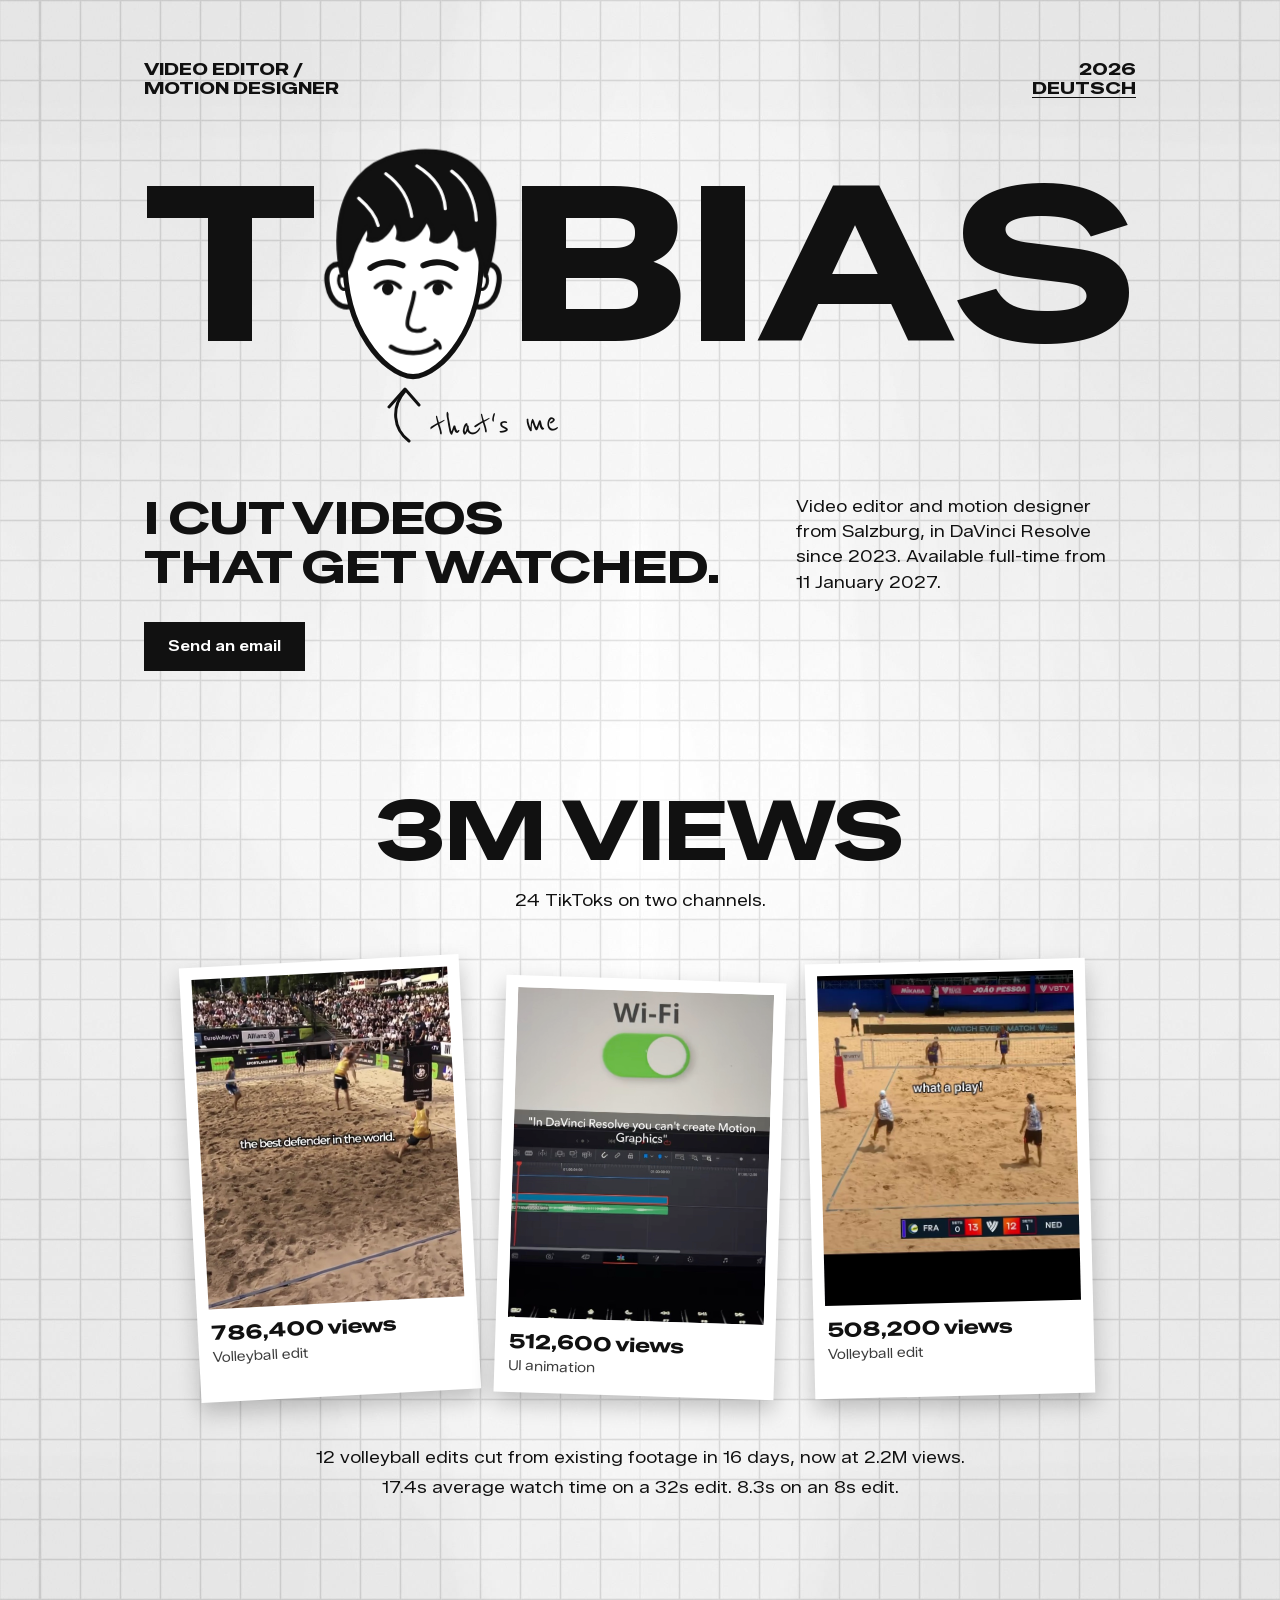
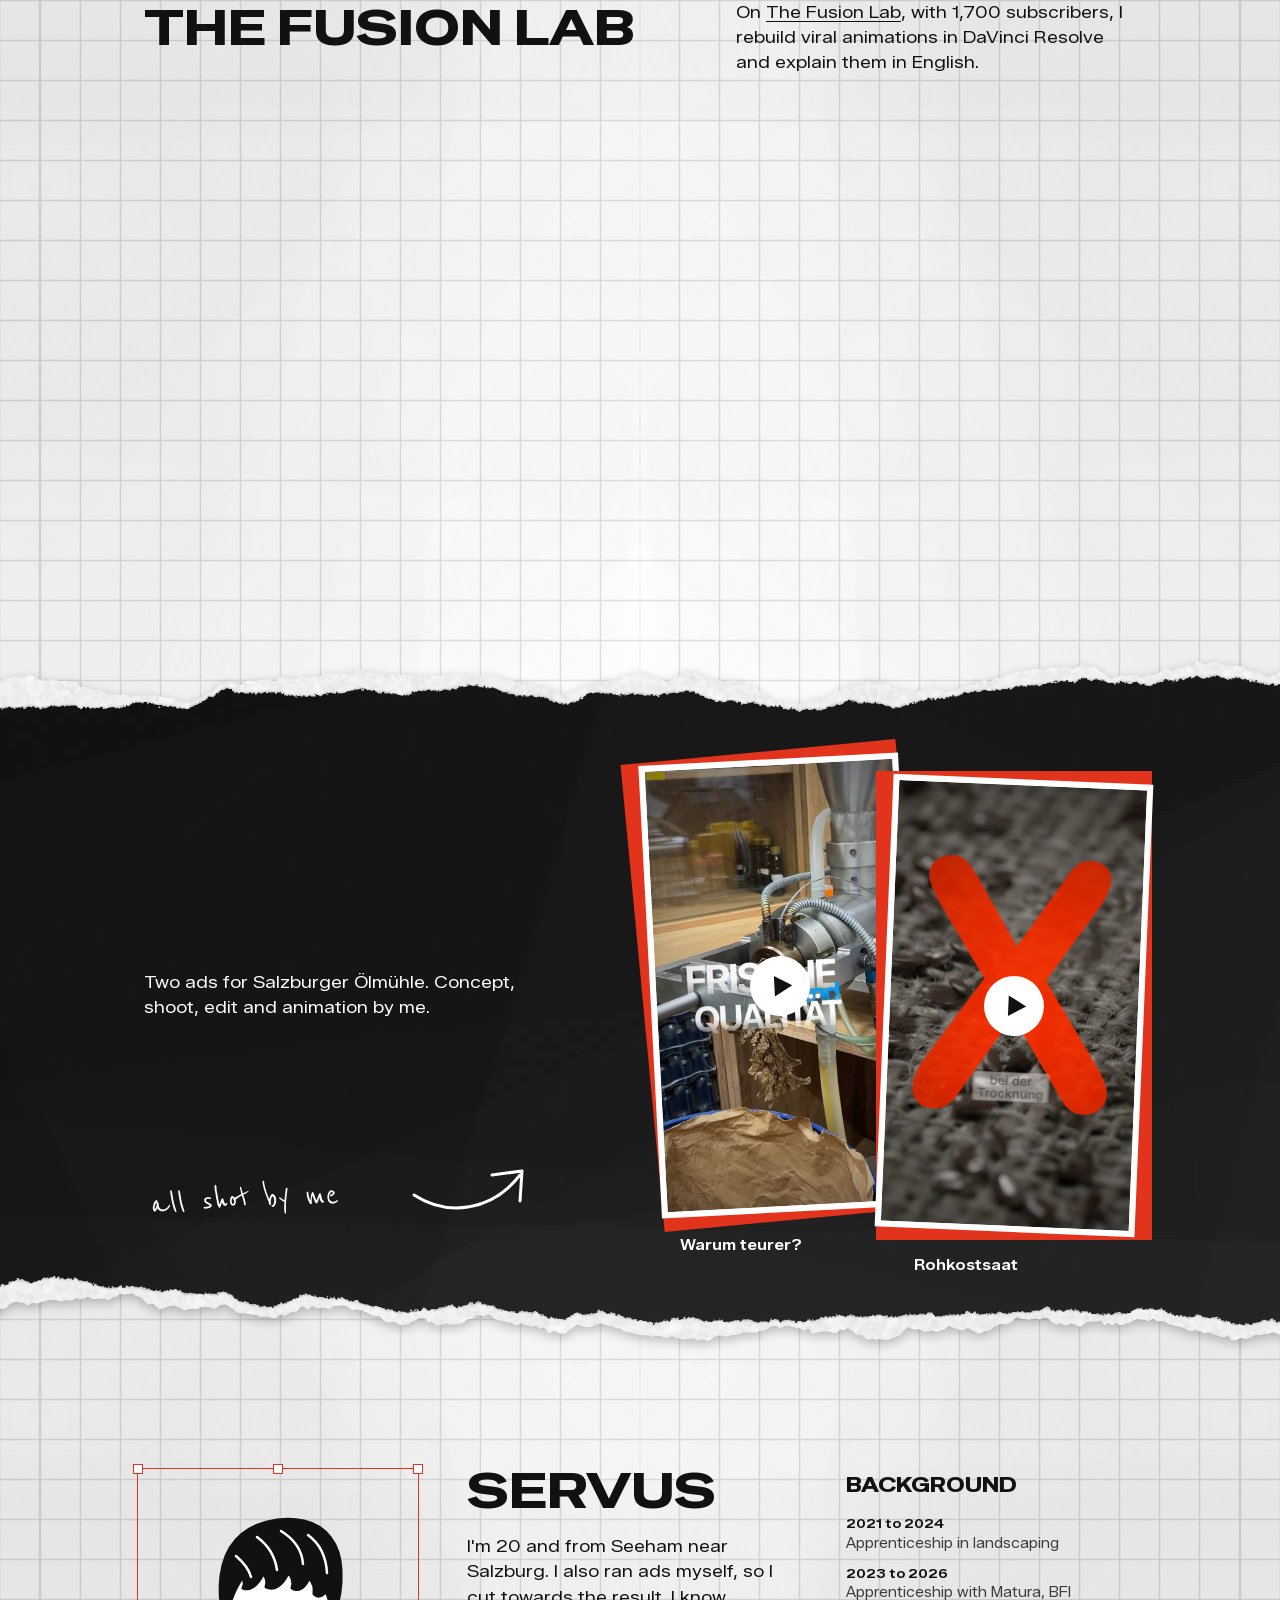
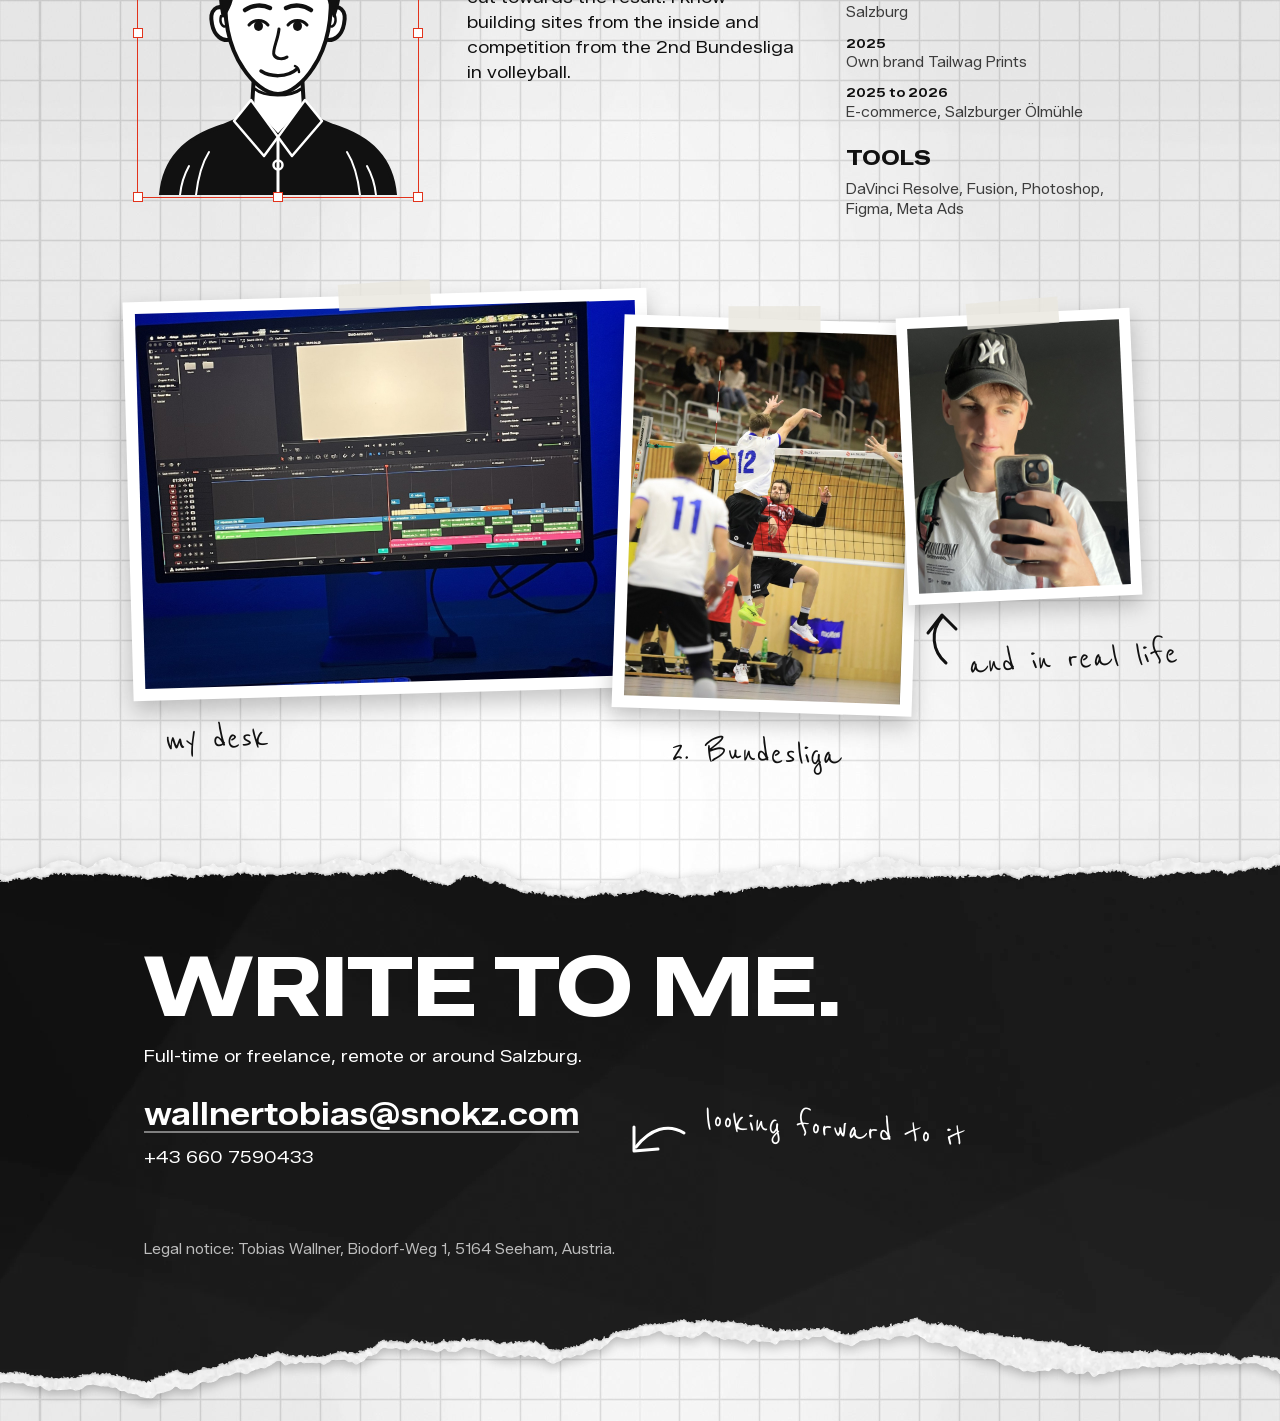
==== commit e347c0b2: "TikTok-Anzahl auf 24 korrigiert Co-Authored-By: Claude Opus 5.5 <noreply@anthropic.com>" ====
--- a/en/index.html
+++ b/en/index.html
@@ -74,7 +74,7 @@
   <main>
     <section class="short" aria-labelledby="h-short">
       <h2 id="h-short" data-in><span class="ln"><span>3M views</span></span></h2>
-      <p class="short-sub">22 TikToks on two channels.</p>
+      <p class="short-sub">24 TikToks on two channels.</p>
       <div class="short-grid">
         <a class="print" data-land style="--r:-3deg" href="https://www.tiktok.com/@getroofed/video/7626078262225128726" target="_blank" rel="noopener">
           <img src="../assets/tt-786.jpg" alt="Beach volleyball defence in the sand" width="720" height="1280" loading="lazy">
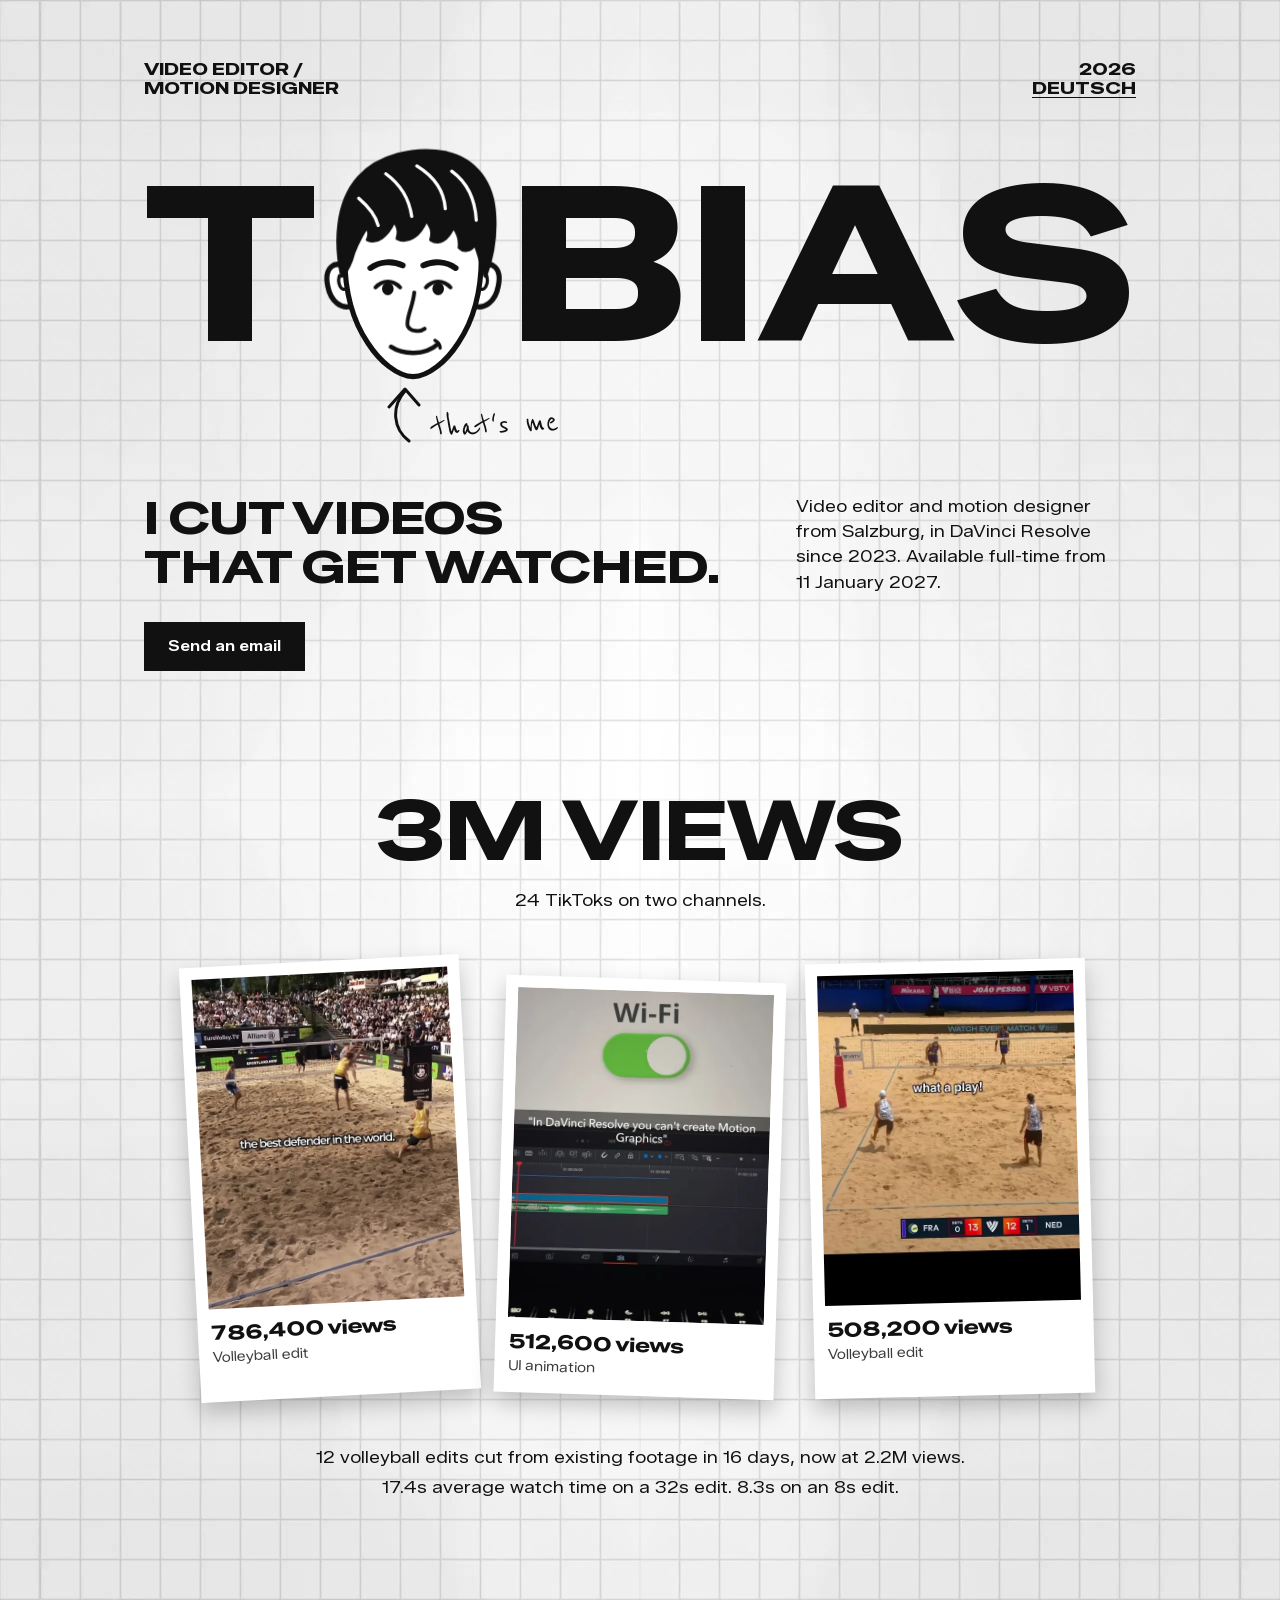
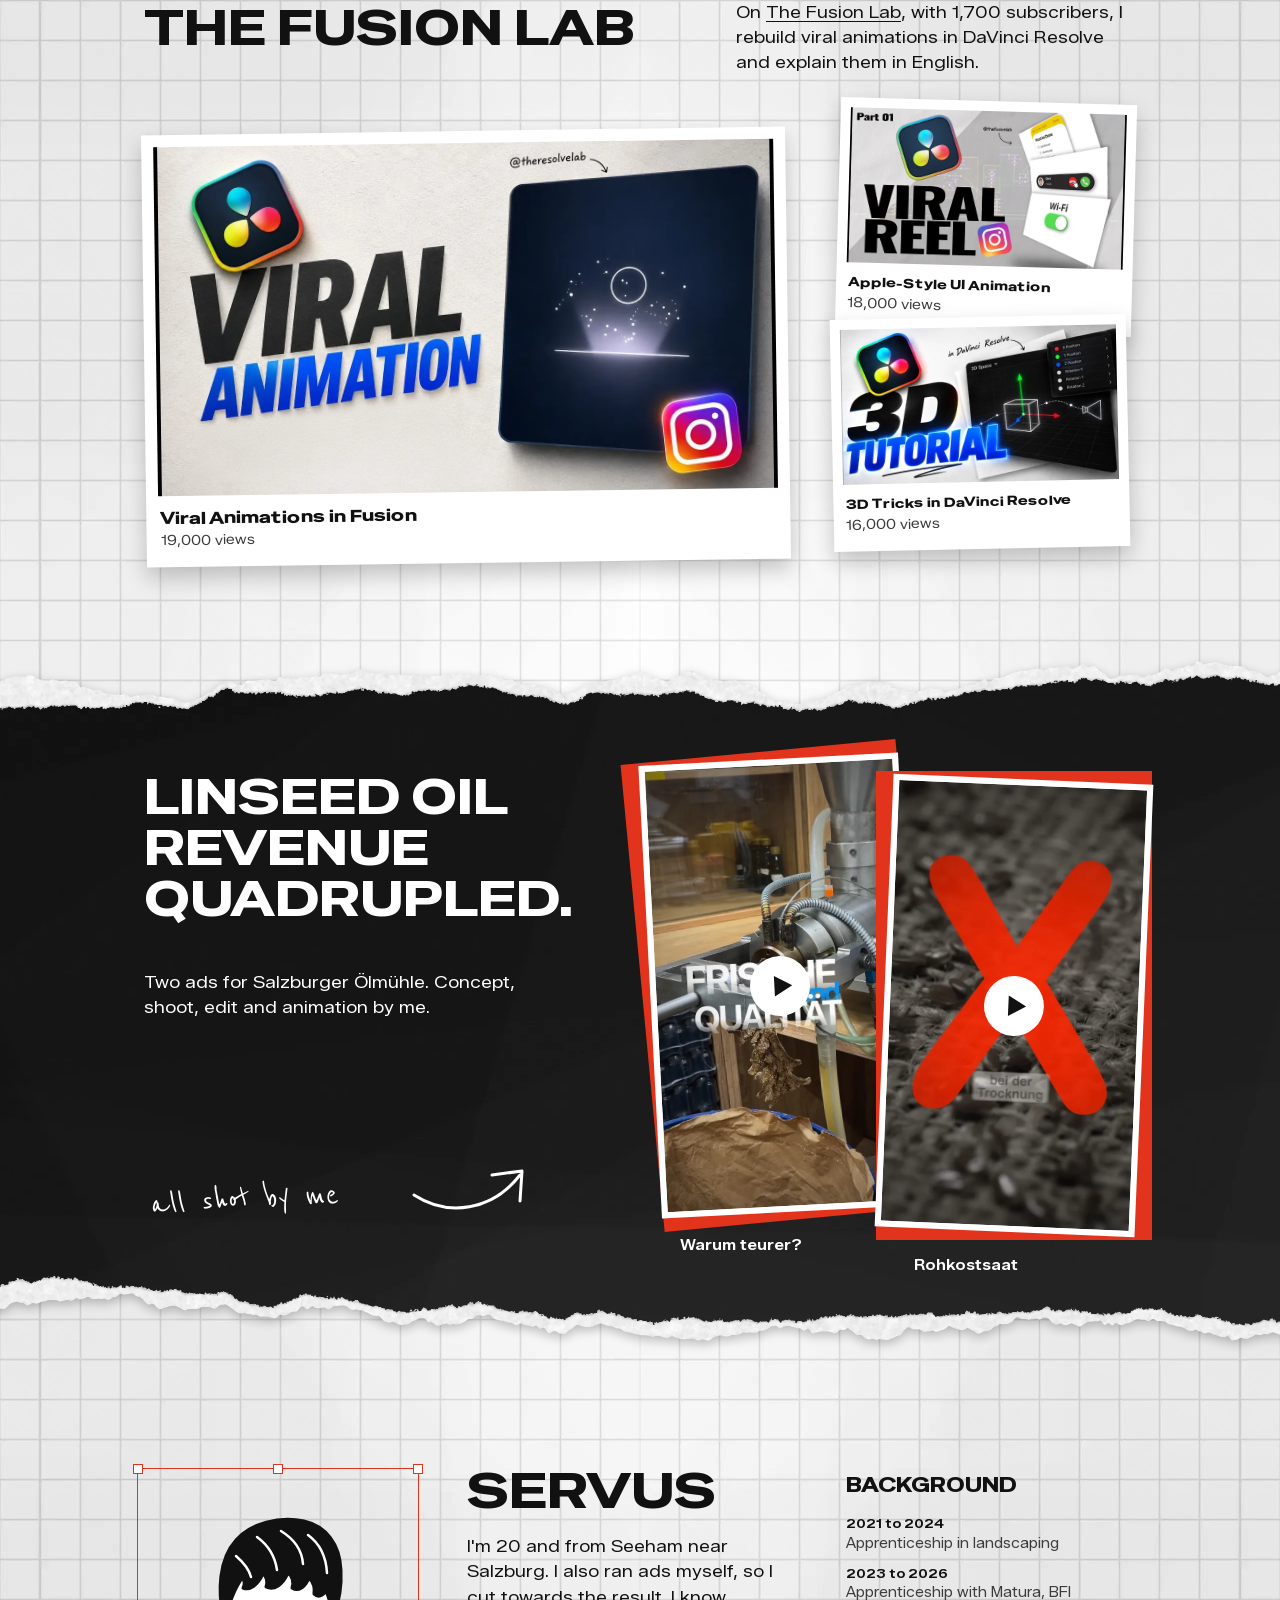
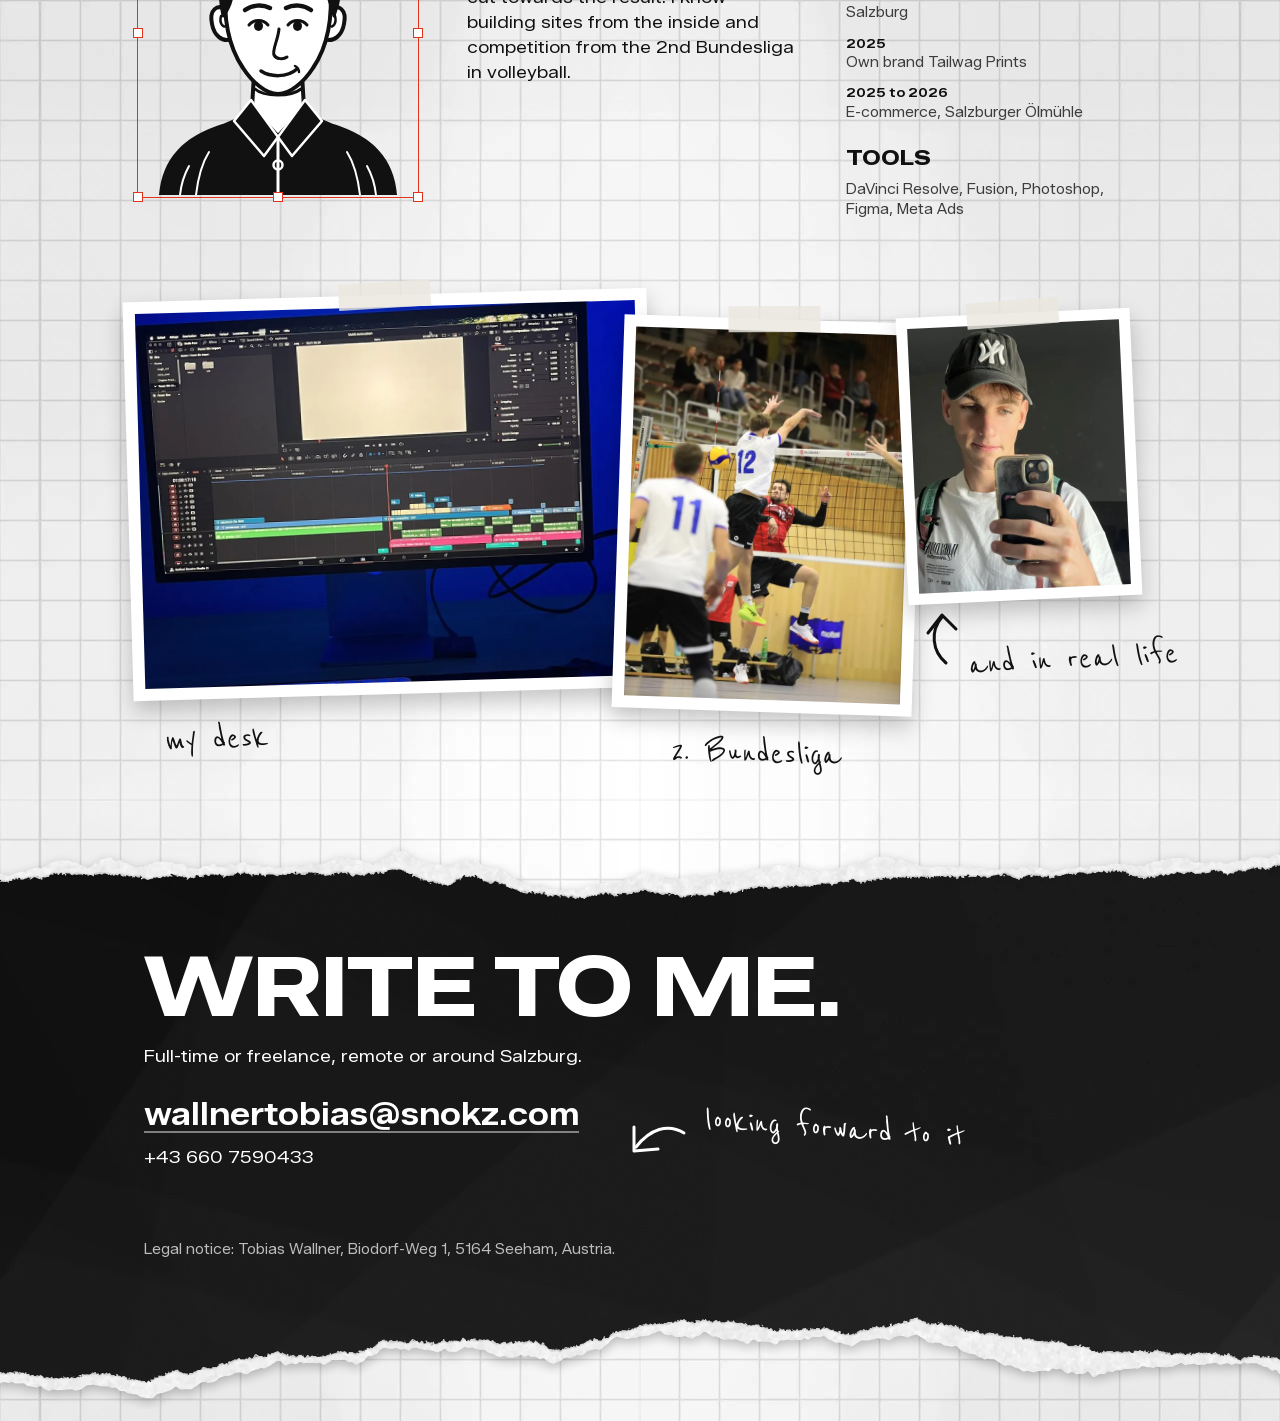
==== commit 023475b2: "Bilder verkleinert, Seite lädt schneller Co-Authored-By: Claude Opus 5.5 <noreply@anthropic.com>" ====
--- a/en/index.html
+++ b/en/index.html
@@ -77,15 +77,15 @@
       <p class="short-sub">24 TikToks on two channels.</p>
       <div class="short-grid">
         <a class="print" data-land style="--r:-3deg" href="https://www.tiktok.com/@getroofed/video/7626078262225128726" target="_blank" rel="noopener">
-          <img src="../assets/tt-786.jpg" alt="Beach volleyball defence in the sand" width="720" height="1280" loading="lazy">
+          <img src="../assets/tt-786.webp" alt="Beach volleyball defence in the sand" width="560" height="996" loading="lazy">
           <span class="cap"><b>786,400 views</b><span>Volleyball edit</span></span>
         </a>
         <a class="print" data-land style="--r:1.8deg;--d:90ms" href="https://www.tiktok.com/@thefusionlabfx/video/7657554111285497110" target="_blank" rel="noopener">
-          <video class="loop" muted loop playsinline preload="none" poster="../assets/poster-wifi.jpg" width="720" height="1280" aria-label="Wi-Fi toggle as an animation"><source src="../assets/wifi-schalter.mp4" type="video/mp4"></video>
+          <video class="loop" muted loop playsinline preload="none" poster="../assets/poster-wifi.webp" width="720" height="1280" aria-label="Wi-Fi toggle as an animation"><source src="../assets/wifi-schalter.mp4" type="video/mp4"></video>
           <span class="cap"><b>512,600 views</b><span>UI animation</span></span>
         </a>
         <a class="print" data-land style="--r:-1.4deg;--d:180ms" href="https://www.tiktok.com/@getroofed/video/7627914329571986710" target="_blank" rel="noopener">
-          <img src="../assets/tt-508.jpg" alt="Beach volleyball rally" width="720" height="1280" loading="lazy">
+          <img src="../assets/tt-508.webp" alt="Beach volleyball rally" width="540" height="960" loading="lazy">
           <span class="cap"><b>508,200 views</b><span>Volleyball edit</span></span>
         </a>
       </div>
@@ -100,16 +100,16 @@
       </div>
       <div class="motion-grid">
         <a class="print mo-big" data-land href="https://www.youtube.com/watch?v=XrSAaw6xPQU" target="_blank" rel="noopener">
-          <img src="../assets/yt-XrSAaw6xPQU.jpg" alt="Thumbnail Viral Animation" width="1280" height="720" loading="lazy">
+          <img src="../assets/yt-XrSAaw6xPQU.webp" alt="Thumbnail Viral Animation" width="1280" height="720" loading="lazy">
           <span class="cap"><b>Viral Animations in Fusion</b><span>19,000 views</span></span>
         </a>
         <div class="motion-small">
           <a class="print mo-a" data-land href="https://www.youtube.com/watch?v=MmnxqsyATnQ" target="_blank" rel="noopener">
-            <img src="../assets/yt-MmnxqsyATnQ.jpg" alt="Thumbnail Apple-Style UI Animation" width="1280" height="720" loading="lazy">
+            <img src="../assets/yt-MmnxqsyATnQ.webp" alt="Thumbnail Apple-Style UI Animation" width="640" height="360" loading="lazy">
             <span class="cap"><b>Apple-Style UI Animation</b><span>18,000 views</span></span>
           </a>
           <a class="print mo-b" data-land href="https://www.youtube.com/watch?v=DhHoqJD-jU4" target="_blank" rel="noopener">
-            <img src="../assets/yt-DhHoqJD-jU4.jpg" alt="Thumbnail 3D Tutorial" width="1280" height="720" loading="lazy">
+            <img src="../assets/yt-DhHoqJD-jU4.webp" alt="Thumbnail 3D Tutorial" width="640" height="360" loading="lazy">
             <span class="cap"><b>3D Tricks in DaVinci Resolve</b><span>16,000 views</span></span>
           </a>
         </div>
@@ -130,7 +130,7 @@
           <div class="clip-stack">
             <span class="clip-red" aria-hidden="true"></span>
             <div class="clip-frame">
-              <video controls playsinline preload="none" poster="../assets/ad-warum.jpg" aria-label="Ad: Warum teurer?"><source src="../assets/warum-teurer.mp4" type="video/mp4"></video>
+              <video controls playsinline preload="none" poster="../assets/ad-warum.webp" aria-label="Ad: Warum teurer?"><source src="../assets/warum-teurer.mp4" type="video/mp4"></video>
               <button class="play" type="button" hidden aria-label="Play ad: Warum teurer?"><svg viewBox="0 0 64 64" aria-hidden="true"><circle cx="32" cy="32" r="32" fill="#fff"/><path d="M26 21L45 32L26 43Z" fill="#111"/></svg></button>
             </div>
           </div>
@@ -140,7 +140,7 @@
           <div class="clip-stack">
             <span class="clip-red" aria-hidden="true"></span>
             <div class="clip-frame">
-              <video controls playsinline preload="none" poster="../assets/ad-rohkost.jpg" aria-label="Ad: Rohkostsaat"><source src="../assets/rohkostsaat.mp4" type="video/mp4"></video>
+              <video controls playsinline preload="none" poster="../assets/ad-rohkost.webp" aria-label="Ad: Rohkostsaat"><source src="../assets/rohkostsaat.mp4" type="video/mp4"></video>
               <button class="play" type="button" hidden aria-label="Play ad: Rohkostsaat"><svg viewBox="0 0 64 64" aria-hidden="true"><circle cx="32" cy="32" r="32" fill="#fff"/><path d="M26 21L45 32L26 43Z" fill="#111"/></svg></button>
             </div>
           </div>
@@ -174,9 +174,9 @@
     </section>
 
     <section class="fotos" aria-label="Photos of Tobias">
-      <figure class="pic pic-desk" data-land><img src="../assets/me-schnittplatz.jpg" alt="Desk with DaVinci Resolve on the monitor, blue light" width="1400" height="1050" loading="lazy"></figure>
-      <figure class="pic pic-spike" data-land><img src="../assets/me-volleyball.jpg" alt="Tobias, number 12, spiking at the net" width="1000" height="1337" loading="lazy"></figure>
-      <figure class="pic pic-me" data-land><img src="../assets/me-portrait.jpg" alt="Mirror photo of Tobias with a cap and a white T-shirt" width="960" height="1200" loading="lazy"></figure>
+      <figure class="pic pic-desk" data-land><img src="../assets/me-schnittplatz.webp" alt="Desk with DaVinci Resolve on the monitor, blue light" width="1048" height="786" loading="lazy"></figure>
+      <figure class="pic pic-spike" data-land><img src="../assets/me-volleyball.webp" alt="Tobias, number 12, spiking at the net" width="600" height="802" loading="lazy"></figure>
+      <figure class="pic pic-me" data-land><img src="../assets/me-portrait.webp" alt="Mirror photo of Tobias with a cap and a white T-shirt" width="468" height="585" loading="lazy"></figure>
       <p class="hand note-foto nf-a" data-in style="--d:300ms"><span>my desk</span></p>
       <p class="hand note-foto nf-b" data-in style="--d:420ms"><span>2. Bundesliga</span></p>
       <svg class="arrow arrow-foto" data-in style="--d:560ms" viewBox="0 0 44 58" aria-hidden="true"><path pathLength="1" d="M24 52C10 40 8 20 20 6"/><path class="head" pathLength="1" d="M6 22L20 4L34 18"/></svg>
--- a/assets/site.css
+++ b/assets/site.css
@@ -19,7 +19,7 @@
 }
 
 * { box-sizing: border-box; }
-html { background: #efefed url("paper-grid.jpg") center top / 1200px 1600px; -webkit-text-size-adjust: 100%; text-size-adjust: 100%; scroll-behavior: smooth; scrollbar-color: var(--ink-2) #efefed; }
+html { background: #efefed url("paper-grid.webp") center top / 1200px 1600px; -webkit-text-size-adjust: 100%; text-size-adjust: 100%; scroll-behavior: smooth; scrollbar-color: var(--ink-2) #efefed; }
 body { margin: 0; overflow-x: clip; color: var(--ink); font: 400 17px/1.48 var(--text); -webkit-font-smoothing: antialiased; -webkit-tap-highlight-color: transparent; }
 img, video, svg { display: block; }
 h1, h2, h3, p, ol, ul, figure { margin: 0; padding: 0; font-weight: 400; }
